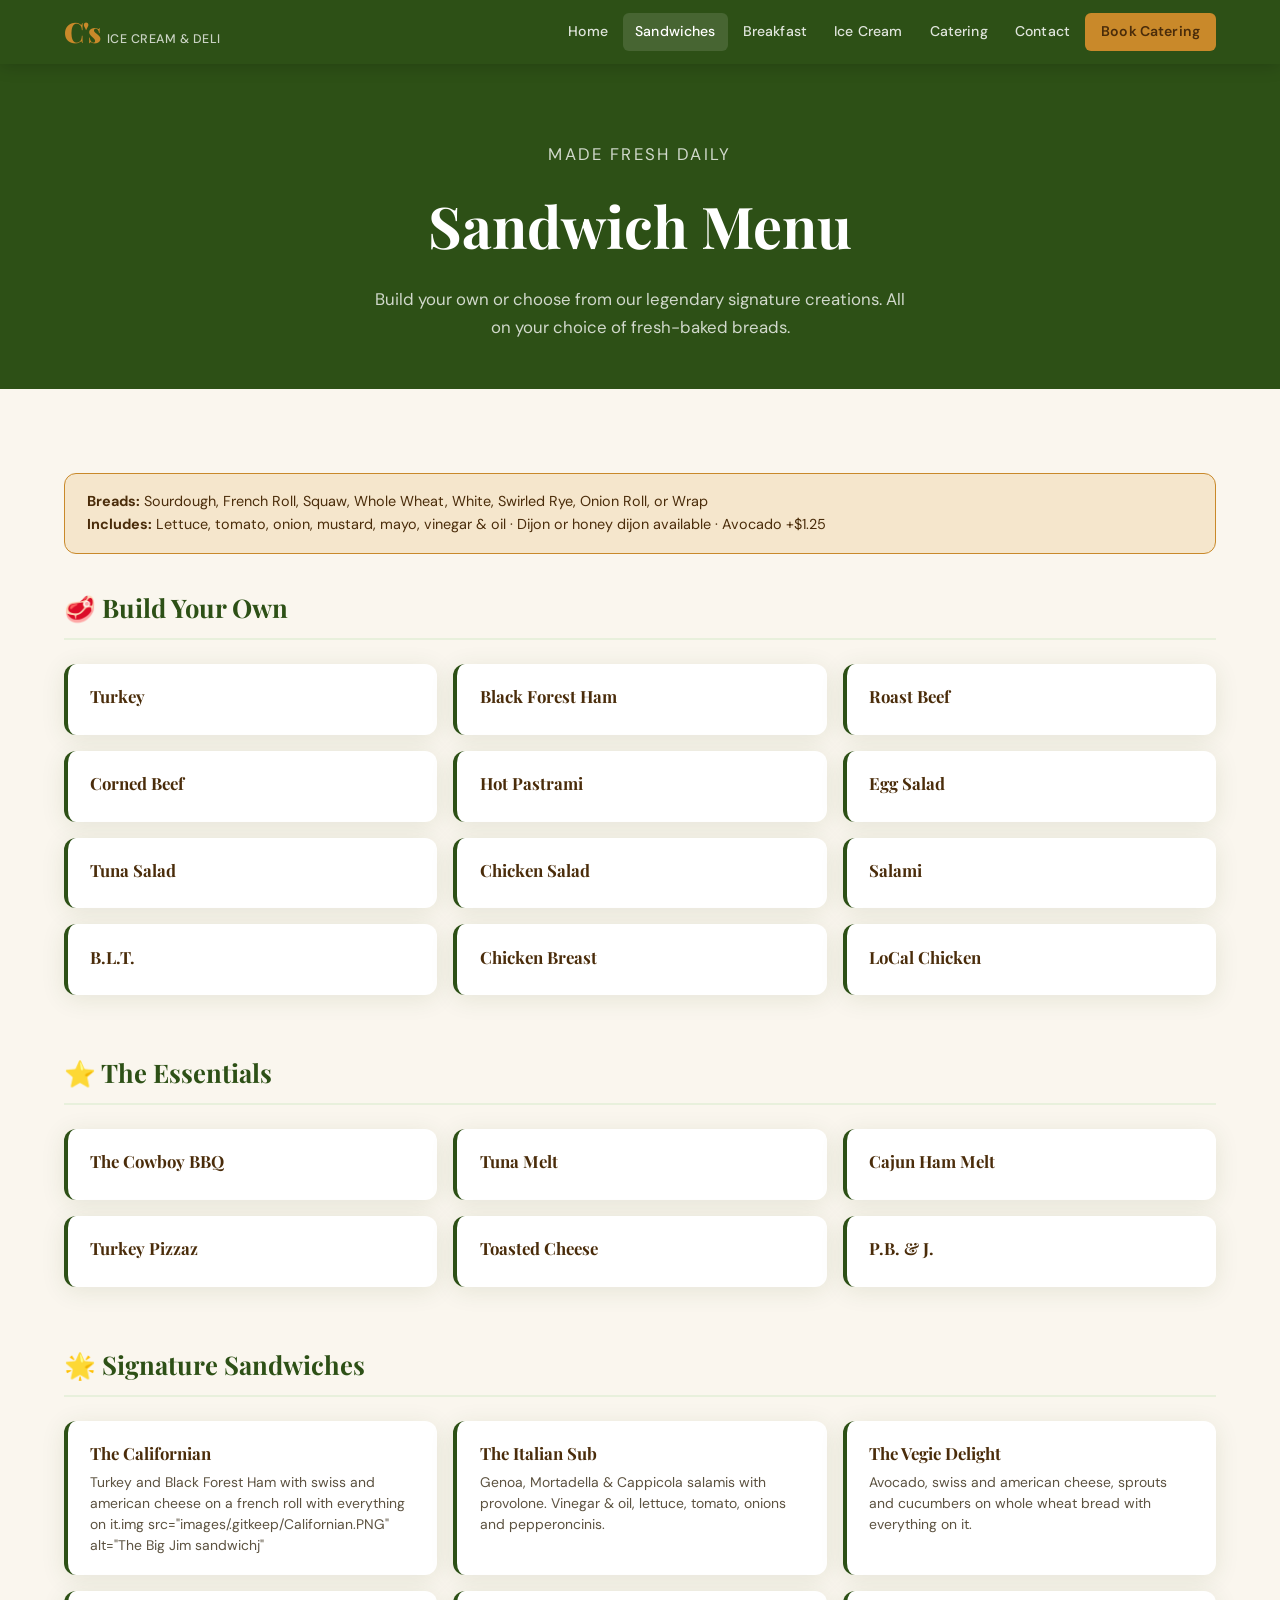
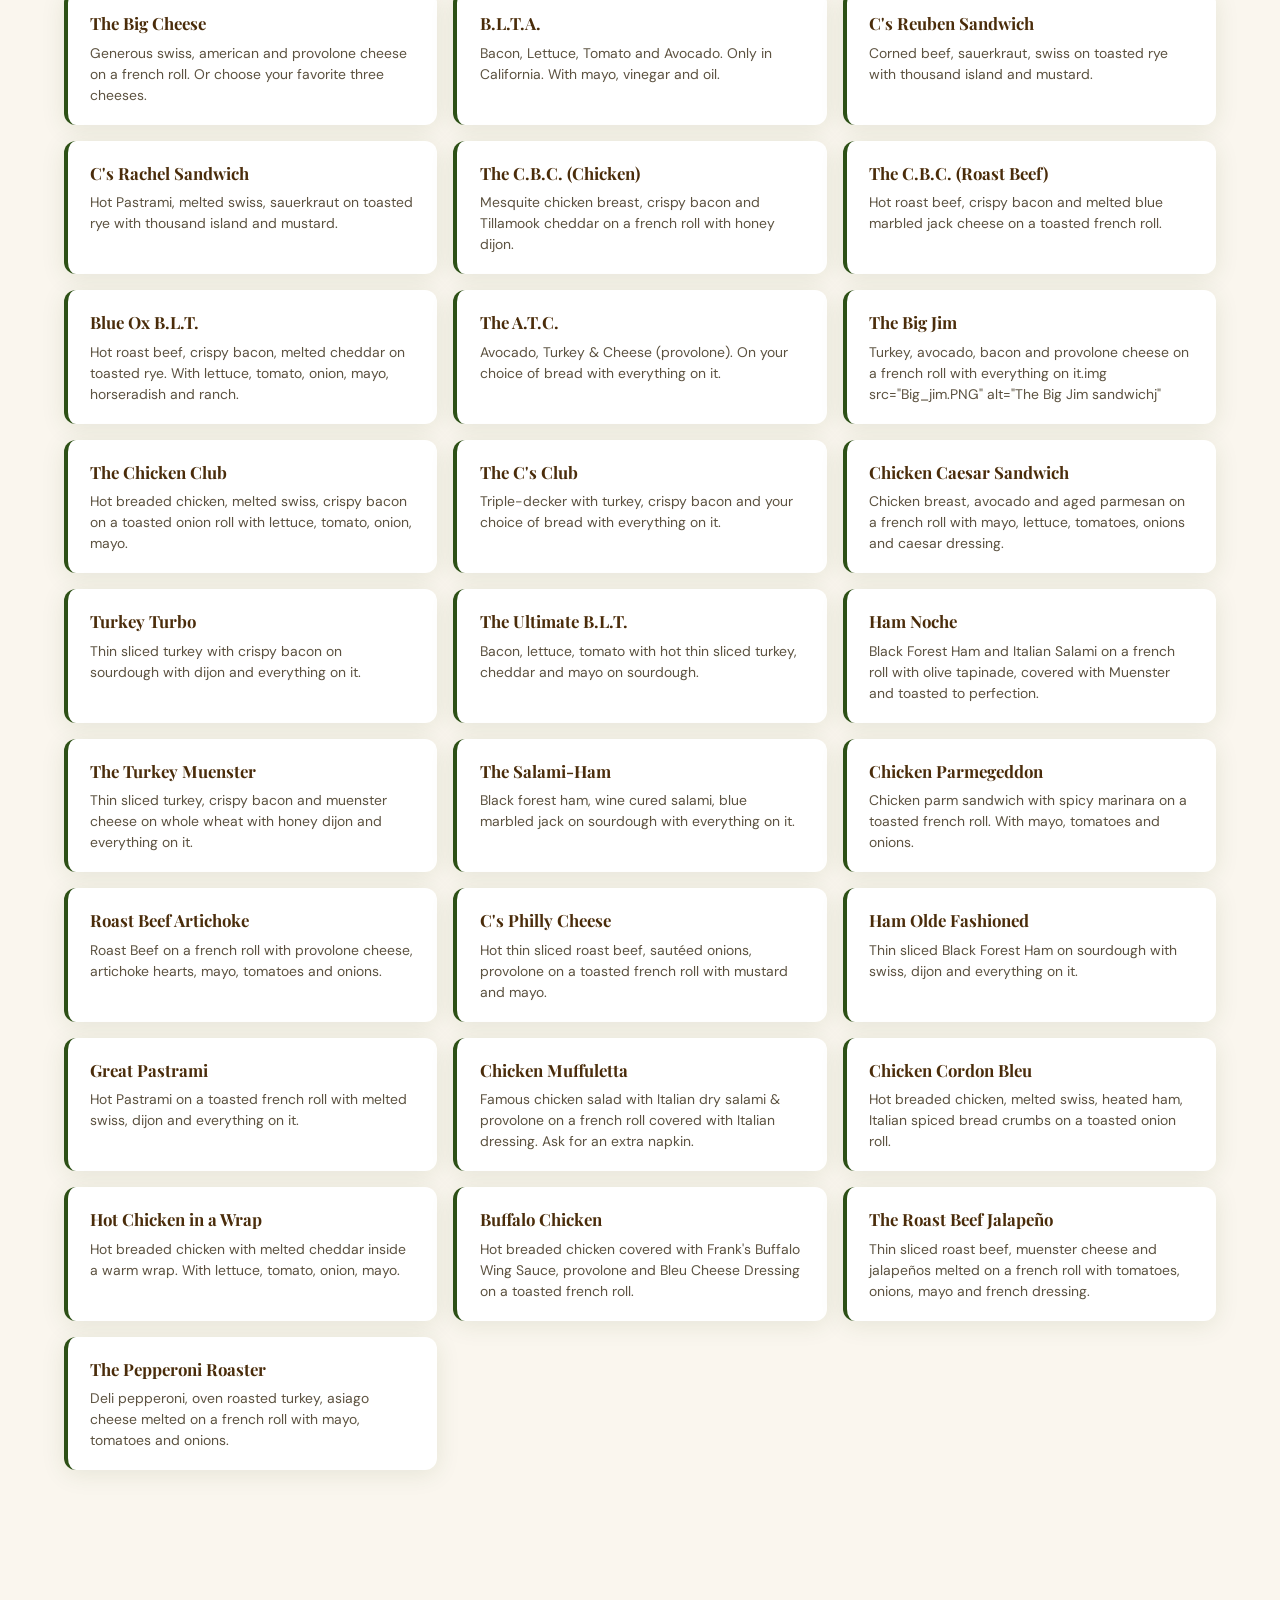
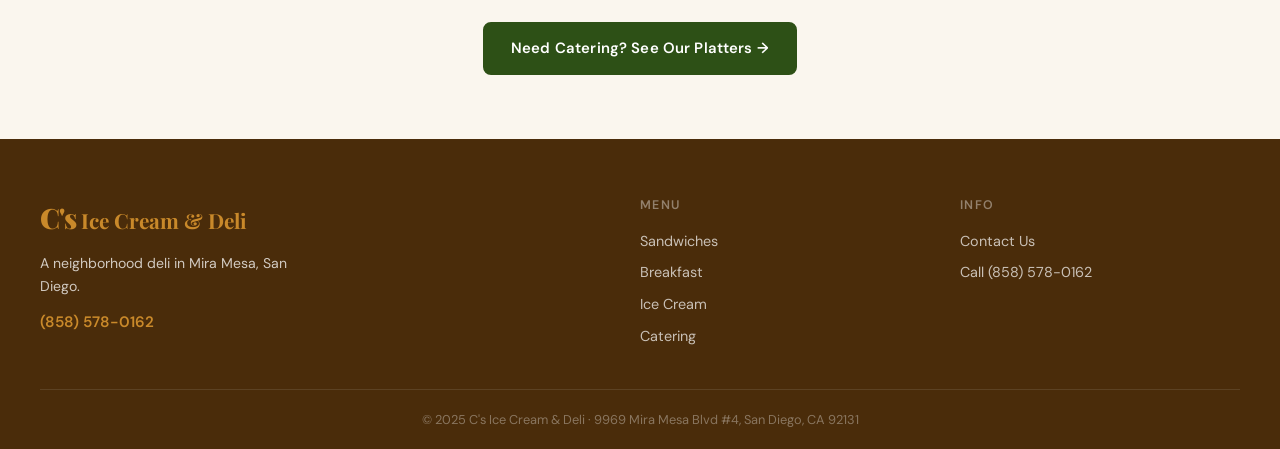
==== menu-sandwiches.html @ 101b94a5 "Add image to The Californian sandwich description5" ====
<!DOCTYPE html>
<html lang="en">
<head>
  <meta charset="UTF-8" />
  <meta name="viewport" content="width=device-width, initial-scale=1.0" />
  <title>Sandwich Menu | C's Ice Cream & Deli · Mira Mesa San Diego</title>
  <link rel="preconnect" href="https://fonts.googleapis.com" />
  <link href="https://fonts.googleapis.com/css2?family=Playfair+Display:ital,wght@0,700;0,900;1,700&family=DM+Sans:wght@300;400;500;600&display=swap" rel="stylesheet" />
  <link rel="stylesheet" href="style.css" />
</head>
<body>

  <header class="site-header">
    <div class="nav-inner">
      <a href="index.html" class="logo"><span class="logo-c">C's</span><span class="logo-sub">Ice Cream &amp; Deli</span></a>
      <button class="hamburger" id="hamburger"><span></span><span></span><span></span></button>
      <nav class="main-nav" id="main-nav">
        <a href="index.html">Home</a>
        <a href="menu-sandwiches.html" class="active">Sandwiches</a>
        <a href="menu-breakfast.html">Breakfast</a>
        <a href="menu-icecream.html">Ice Cream</a>
        <a href="catering.html">Catering</a>
        <a href="contact.html">Contact</a>
        <a href="catering.html" class="nav-cta">Book Catering</a>
      </nav>
    </div>
  </header>

  <section class="page-hero">
    <p class="page-hero-eyebrow">Made Fresh Daily</p>
    <h1>Sandwich Menu</h1>
    <p>Build your own or choose from our legendary signature creations. All on your choice of fresh-baked breads.</p>
  </section>

  <div class="menu-page container">

    <div class="menu-note" style="margin-bottom:2rem;">
      <strong>Breads:</strong> Sourdough, French Roll, Squaw, Whole Wheat, White, Swirled Rye, Onion Roll, or Wrap<br />
      <strong>Includes:</strong> Lettuce, tomato, onion, mustard, mayo, vinegar & oil · Dijon or honey dijon available · Avocado +$1.25
    </div>

    <div class="menu-section">
      <h2 class="menu-section-title">🥩 Build Your Own</h2>
      <div class="menu-grid">
        <div class="menu-item"><h4>Turkey</h4></div>
        <div class="menu-item"><h4>Black Forest Ham</h4></div>
        <div class="menu-item"><h4>Roast Beef</h4></div>
        <div class="menu-item"><h4>Corned Beef</h4></div>
        <div class="menu-item"><h4>Hot Pastrami</h4></div>
        <div class="menu-item"><h4>Egg Salad</h4></div>
        <div class="menu-item"><h4>Tuna Salad</h4></div>
        <div class="menu-item"><h4>Chicken Salad</h4></div>
        <div class="menu-item"><h4>Salami</h4></div>
        <div class="menu-item"><h4>B.L.T.</h4></div>
        <div class="menu-item"><h4>Chicken Breast</h4></div>
        <div class="menu-item"><h4>LoCal Chicken</h4></div>
      </div>
    </div>

    <div class="menu-section">
      <h2 class="menu-section-title">⭐ The Essentials</h2>
      <div class="menu-grid">
        <div class="menu-item"><h4>The Cowboy BBQ</h4></div>
        <div class="menu-item"><h4>Tuna Melt</h4></div>
        <div class="menu-item"><h4>Cajun Ham Melt</h4></div>
        <div class="menu-item"><h4>Turkey Pizzaz</h4></div>
        <div class="menu-item"><h4>Toasted Cheese</h4></div>
        <div class="menu-item"><h4>P.B. & J.</h4></div>
      </div>
    </div>

    <div class="menu-section">
      <h2 class="menu-section-title">🌟 Signature Sandwiches</h2>
      <div class="menu-grid">
        <div class="menu-item"><h4>The Californian</h4><p>Turkey and Black Forest Ham with swiss and american cheese on a french roll with everything on it.img src="images/.gitkeep/Californian.PNG" alt="The Big Jim sandwichj" </p></div>
        <div class="menu-item"><h4>The Italian Sub</h4><p>Genoa, Mortadella & Cappicola salamis with provolone. Vinegar & oil, lettuce, tomato, onions and pepperoncinis.</p></div>
        <div class="menu-item"><h4>The Vegie Delight</h4><p>Avocado, swiss and american cheese, sprouts and cucumbers on whole wheat bread with everything on it.</p></div>
        <div class="menu-item"><h4>The Big Cheese</h4><p>Generous swiss, american and provolone cheese on a french roll. Or choose your favorite three cheeses.</p></div>
        <div class="menu-item"><h4>B.L.T.A.</h4><p>Bacon, Lettuce, Tomato and Avocado. Only in California. With mayo, vinegar and oil.</p></div>
        <div class="menu-item"><h4>C's Reuben Sandwich</h4><p>Corned beef, sauerkraut, swiss on toasted rye with thousand island and mustard.</p></div>
        <div class="menu-item"><h4>C's Rachel Sandwich</h4><p>Hot Pastrami, melted swiss, sauerkraut on toasted rye with thousand island and mustard.</p></div>
        <div class="menu-item"><h4>The C.B.C. (Chicken)</h4><p>Mesquite chicken breast, crispy bacon and Tillamook cheddar on a french roll with honey dijon.</p></div>
        <div class="menu-item"><h4>The C.B.C. (Roast Beef)</h4><p>Hot roast beef, crispy bacon and melted blue marbled jack cheese on a toasted french roll.</p></div>
        <div class="menu-item"><h4>Blue Ox B.L.T.</h4><p>Hot roast beef, crispy bacon, melted cheddar on toasted rye. With lettuce, tomato, onion, mayo, horseradish and ranch.</p></div>
        <div class="menu-item"><h4>The A.T.C.</h4><p>Avocado, Turkey & Cheese (provolone). On your choice of bread with everything on it.</p></div>
        <div class="menu-item"><h4>The Big Jim</h4><p>Turkey, avocado, bacon and provolone cheese on a french roll with everything on it.img src="Big_jim.PNG" alt="The Big Jim sandwichj" </p></div>
        <div class="menu-item"><h4>The Chicken Club</h4><p>Hot breaded chicken, melted swiss, crispy bacon on a toasted onion roll with lettuce, tomato, onion, mayo.</p></div>
        <div class="menu-item"><h4>The C's Club</h4><p>Triple-decker with turkey, crispy bacon and your choice of bread with everything on it.</p></div>
        <div class="menu-item"><h4>Chicken Caesar Sandwich</h4><p>Chicken breast, avocado and aged parmesan on a french roll with mayo, lettuce, tomatoes, onions and caesar dressing.</p></div>
        <div class="menu-item"><h4>Turkey Turbo</h4><p>Thin sliced turkey with crispy bacon on sourdough with dijon and everything on it.</p></div>
        <div class="menu-item"><h4>The Ultimate B.L.T.</h4><p>Bacon, lettuce, tomato with hot thin sliced turkey, cheddar and mayo on sourdough.</p></div>
        <div class="menu-item"><h4>Ham Noche</h4><p>Black Forest Ham and Italian Salami on a french roll with olive tapinade, covered with Muenster and toasted to perfection.</p></div>
        <div class="menu-item"><h4>The Turkey Muenster</h4><p>Thin sliced turkey, crispy bacon and muenster cheese on whole wheat with honey dijon and everything on it.</p></div>
        <div class="menu-item"><h4>The Salami-Ham</h4><p>Black forest ham, wine cured salami, blue marbled jack on sourdough with everything on it.</p></div>
        <div class="menu-item"><h4>Chicken Parmegeddon</h4><p>Chicken parm sandwich with spicy marinara on a toasted french roll. With mayo, tomatoes and onions.</p></div>
        <div class="menu-item"><h4>Roast Beef Artichoke</h4><p>Roast Beef on a french roll with provolone cheese, artichoke hearts, mayo, tomatoes and onions.</p></div>
        <div class="menu-item"><h4>C's Philly Cheese</h4><p>Hot thin sliced roast beef, sautéed onions, provolone on a toasted french roll with mustard and mayo.</p></div>
        <div class="menu-item"><h4>Ham Olde Fashioned</h4><p>Thin sliced Black Forest Ham on sourdough with swiss, dijon and everything on it.</p></div>
        <div class="menu-item"><h4>Great Pastrami</h4><p>Hot Pastrami on a toasted french roll with melted swiss, dijon and everything on it.</p></div>
        <div class="menu-item"><h4>Chicken Muffuletta</h4><p>Famous chicken salad with Italian dry salami & provolone on a french roll covered with Italian dressing. Ask for an extra napkin.</p></div>
        <div class="menu-item"><h4>Chicken Cordon Bleu</h4><p>Hot breaded chicken, melted swiss, heated ham, Italian spiced bread crumbs on a toasted onion roll.</p></div>
        <div class="menu-item"><h4>Hot Chicken in a Wrap</h4><p>Hot breaded chicken with melted cheddar inside a warm wrap. With lettuce, tomato, onion, mayo.</p></div>
        <div class="menu-item"><h4>Buffalo Chicken</h4><p>Hot breaded chicken covered with Frank's Buffalo Wing Sauce, provolone and Bleu Cheese Dressing on a toasted french roll.</p></div>
        <div class="menu-item"><h4>The Roast Beef Jalapeño</h4><p>Thin sliced roast beef, muenster cheese and jalapeños melted on a french roll with tomatoes, onions, mayo and french dressing.</p></div>
        <div class="menu-item"><h4>The Pepperoni Roaster</h4><p>Deli pepperoni, oven roasted turkey, asiago cheese melted on a french roll with mayo, tomatoes and onions.</p></div>
      </div>
    </div>
  </div>

  <div style="text-align:center; padding:2rem 1.5rem 4rem;">
    <a href="catering.html" class="btn btn-primary">Need Catering? See Our Platters →</a>
  </div>

  <footer class="site-footer">
    <div class="container footer-inner">
      <div class="footer-brand">
        <div class="footer-logo"><span class="logo-c">C's</span> Ice Cream &amp; Deli</div>
        <p>A neighborhood deli in Mira Mesa, San Diego.</p>
        <a href="tel:8585780162" class="footer-phone">(858) 578-0162</a>
      </div>
      <div class="footer-links">
        <h5>Menu</h5>
        <a href="menu-sandwiches.html">Sandwiches</a>
        <a href="menu-breakfast.html">Breakfast</a>
        <a href="menu-icecream.html">Ice Cream</a>
        <a href="catering.html">Catering</a>
      </div>
      <div class="footer-links">
        <h5>Info</h5>
        <a href="contact.html">Contact Us</a>
        <a href="tel:8585780162">Call (858) 578-0162</a>
      </div>
    </div>
    <div class="footer-bottom"><p>© 2025 C's Ice Cream &amp; Deli · 9969 Mira Mesa Blvd #4, San Diego, CA 92131</p></div>
  </footer>
  <script src="main.js"></script>
</body>
</html>
---- style.css ----
/* ===================================
   C's Ice Cream & Deli — Stylesheet
   Warm deli aesthetic: cream, forest green, brick red
   =================================== */

:root {
  --cream: #faf6ee;
  --cream-dark: #f0e9d8;
  --green: #2d5016;
  --green-mid: #3d6b20;
  --green-light: #e8f0dc;
  --red: #c0392b;
  --red-soft: #e8c5c0;
  --gold: #c9892a;
  --gold-light: #f5e6cc;
  --brown: #4a2c0a;
  --text: #1a1a1a;
  --text-muted: #5c5240;
  --white: #ffffff;
  --shadow: 0 4px 24px rgba(45,80,22,0.10);
  --shadow-lg: 0 12px 48px rgba(45,80,22,0.16);
  --radius: 12px;
  --radius-lg: 20px;
  font-size: 16px;
}

*, *::before, *::after { box-sizing: border-box; margin: 0; padding: 0; }

html { scroll-behavior: smooth; }

body {
  font-family: 'DM Sans', sans-serif;
  background: var(--cream);
  color: var(--text);
  line-height: 1.65;
}

img { display: block; max-width: 100%; }
a { color: inherit; text-decoration: none; }

/* ---- HEADER / NAV ---- */
.site-header {
  position: sticky;
  top: 0;
  z-index: 100;
  background: var(--green);
  box-shadow: 0 2px 16px rgba(0,0,0,0.18);
}
.nav-inner {
  max-width: 1200px;
  margin: 0 auto;
  padding: 0 1.5rem;
  display: flex;
  align-items: center;
  height: 64px;
  gap: 1.5rem;
}
.logo {
  display: flex;
  align-items: baseline;
  gap: 0.4rem;
  flex-shrink: 0;
}
.logo-c {
  font-family: 'Playfair Display', serif;
  font-size: 1.75rem;
  font-weight: 900;
  color: var(--gold);
  letter-spacing: -0.02em;
}
.logo-sub {
  font-size: 0.78rem;
  font-weight: 500;
  color: rgba(255,255,255,0.75);
  letter-spacing: 0.04em;
  text-transform: uppercase;
}
.main-nav {
  display: flex;
  align-items: center;
  gap: 0.2rem;
  margin-left: auto;
}
.main-nav a {
  color: rgba(255,255,255,0.85);
  font-size: 0.88rem;
  font-weight: 500;
  padding: 0.45rem 0.75rem;
  border-radius: 6px;
  transition: all 0.2s;
  letter-spacing: 0.01em;
}
.main-nav a:hover, .main-nav a.active {
  color: #fff;
  background: rgba(255,255,255,0.12);
}
.nav-cta {
  background: var(--gold) !important;
  color: var(--brown) !important;
  font-weight: 600 !important;
  padding: 0.45rem 1rem !important;
  border-radius: 6px !important;
}
.nav-cta:hover { background: #d99b30 !important; transform: translateY(-1px); }

.hamburger {
  display: none;
  flex-direction: column;
  gap: 5px;
  background: none;
  border: none;
  cursor: pointer;
  padding: 4px;
  margin-left: auto;
}
.hamburger span {
  display: block;
  width: 24px;
  height: 2px;
  background: #fff;
  border-radius: 2px;
  transition: 0.3s;
}

/* ---- HERO ---- */
.hero {
  min-height: 88vh;
  display: flex;
  flex-direction: column;
  justify-content: center;
  align-items: flex-start;
  padding: 6rem 1.5rem 3rem;
  max-width: 1200px;
  margin: 0 auto;
  position: relative;
}
.hero-bg {
  position: fixed;
  inset: 0;
  pointer-events: none;
  z-index: -1;
  overflow: hidden;
}
.hero-blob {
  position: absolute;
  border-radius: 50%;
  opacity: 0.18;
  filter: blur(80px);
}
.blob1 { width: 600px; height: 600px; background: var(--green-mid); top: -200px; right: -100px; animation: drift1 18s ease-in-out infinite alternate; }
.blob2 { width: 400px; height: 400px; background: var(--gold); bottom: 0; left: -100px; animation: drift2 22s ease-in-out infinite alternate; }
.blob3 { width: 300px; height: 300px; background: var(--red); top: 40%; right: 20%; animation: drift1 14s ease-in-out infinite alternate-reverse; }

@keyframes drift1 { from { transform: translate(0,0) scale(1); } to { transform: translate(40px,30px) scale(1.08); } }
@keyframes drift2 { from { transform: translate(0,0) scale(1); } to { transform: translate(-30px,40px) scale(1.06); } }

.hero-eyebrow {
  font-size: 0.82rem;
  font-weight: 600;
  text-transform: uppercase;
  letter-spacing: 0.14em;
  color: var(--green);
  background: var(--green-light);
  border: 1px solid rgba(45,80,22,0.2);
  padding: 0.35rem 0.9rem;
  border-radius: 20px;
  margin-bottom: 1.4rem;
  display: inline-block;
  animation: fadeUp 0.7s ease both;
}
.hero-title {
  font-family: 'Playfair Display', serif;
  font-size: clamp(3.2rem, 8vw, 6rem);
  font-weight: 900;
  line-height: 1.06;
  color: var(--brown);
  margin-bottom: 1.4rem;
  max-width: 700px;
  animation: fadeUp 0.7s 0.1s ease both;
}
.hero-title em {
  font-style: italic;
  color: var(--green);
}
.hero-desc {
  font-size: 1.15rem;
  color: var(--text-muted);
  max-width: 520px;
  margin-bottom: 2.2rem;
  font-weight: 400;
  animation: fadeUp 0.7s 0.2s ease both;
}
.hero-actions {
  display: flex;
  gap: 1rem;
  flex-wrap: wrap;
  animation: fadeUp 0.7s 0.3s ease both;
}
.hero-badges {
  display: flex;
  gap: 1.2rem;
  margin-top: 4rem;
  flex-wrap: wrap;
  animation: fadeUp 0.7s 0.4s ease both;
}
.badge {
  display: flex;
  flex-direction: column;
  align-items: center;
  background: var(--white);
  border: 1px solid var(--cream-dark);
  border-radius: 12px;
  padding: 0.9rem 1.4rem;
  box-shadow: var(--shadow);
  min-width: 90px;
}
.badge-num {
  font-family: 'Playfair Display', serif;
  font-size: 1.4rem;
  font-weight: 700;
  color: var(--green);
  line-height: 1;
}
.badge-label {
  font-size: 0.72rem;
  text-transform: uppercase;
  letter-spacing: 0.1em;
  color: var(--text-muted);
  margin-top: 0.25rem;
}

@keyframes fadeUp { from { opacity:0; transform:translateY(20px); } to { opacity:1; transform:translateY(0); } }

/* ---- BUTTONS ---- */
.btn {
  display: inline-flex;
  align-items: center;
  gap: 0.4rem;
  font-family: 'DM Sans', sans-serif;
  font-weight: 600;
  font-size: 0.93rem;
  padding: 0.75rem 1.6rem;
  border-radius: 8px;
  cursor: pointer;
  transition: all 0.2s;
  letter-spacing: 0.01em;
  border: 2px solid transparent;
  text-decoration: none;
}
.btn-primary {
  background: var(--green);
  color: #fff;
  border-color: var(--green);
}
.btn-primary:hover { background: var(--green-mid); transform: translateY(-2px); box-shadow: 0 6px 20px rgba(45,80,22,0.25); }
.btn-outline {
  background: transparent;
  color: var(--green);
  border-color: var(--green);
}
.btn-outline:hover { background: var(--green); color: #fff; transform: translateY(-2px); }
.btn-white {
  background: #fff;
  color: var(--green);
  border-color: #fff;
}
.btn-white:hover { background: var(--cream); transform: translateY(-2px); }
.btn-gold {
  background: var(--gold);
  color: var(--brown);
  border-color: var(--gold);
}
.btn-gold:hover { background: #d99b30; transform: translateY(-2px); box-shadow: 0 6px 20px rgba(201,137,42,0.3); }

/* ---- INFO STRIP ---- */
.info-strip {
  background: var(--green);
  color: #fff;
  display: flex;
  align-items: center;
  justify-content: center;
  gap: 1.5rem;
  padding: 0.85rem 1.5rem;
  font-size: 0.84rem;
  flex-wrap: wrap;
}
.info-item {
  display: flex;
  align-items: center;
  gap: 0.5rem;
}
.info-item svg { width: 14px; height: 14px; opacity: 0.8; flex-shrink: 0; }
.info-sep { opacity: 0.4; font-size: 1.2rem; }

/* ---- SECTIONS ---- */
.section { padding: 5rem 1.5rem; }
.container { max-width: 1200px; margin: 0 auto; }
.section-header { text-align: center; margin-bottom: 3rem; }
.section-eyebrow {
  display: inline-block;
  font-size: 0.78rem;
  font-weight: 600;
  text-transform: uppercase;
  letter-spacing: 0.15em;
  color: var(--gold);
  margin-bottom: 0.6rem;
}
.section-eyebrow.light { color: rgba(255,255,255,0.7); }
.section-title {
  font-family: 'Playfair Display', serif;
  font-size: clamp(2rem, 4vw, 2.8rem);
  font-weight: 700;
  color: var(--brown);
  line-height: 1.2;
}

/* ---- SPOTLIGHT GRID ---- */
.spotlight-grid {
  display: grid;
  grid-template-columns: repeat(auto-fit, minmax(250px, 1fr));
  gap: 1.4rem;
}
.spotlight-card {
  background: var(--white);
  border-radius: var(--radius-lg);
  padding: 2rem 1.6rem;
  border: 2px solid transparent;
  transition: all 0.25s;
  cursor: pointer;
  display: flex;
  flex-direction: column;
  gap: 0.5rem;
  box-shadow: var(--shadow);
  text-decoration: none;
  color: inherit;
}
.spotlight-card:hover {
  transform: translateY(-6px);
  box-shadow: var(--shadow-lg);
  border-color: var(--green);
}
.spotlight-icon { font-size: 2.4rem; margin-bottom: 0.4rem; }
.spotlight-card h3 {
  font-family: 'Playfair Display', serif;
  font-size: 1.35rem;
  font-weight: 700;
  color: var(--brown);
}
.spotlight-card p { font-size: 0.9rem; color: var(--text-muted); line-height: 1.6; }
.card-link { font-size: 0.84rem; font-weight: 600; color: var(--green); margin-top: auto; padding-top: 0.8rem; }

.card-sand:hover { border-color: var(--gold); }
.card-bfast:hover { border-color: var(--red); }
.card-ice:hover { border-color: #4db8e8; }
.card-cater:hover { border-color: var(--green); }

/* ---- FAN FAVS ---- */
.fan-favs { background: var(--green-light); }
.favs-grid {
  display: grid;
  grid-template-columns: repeat(auto-fit, minmax(280px, 1fr));
  gap: 1.2rem;
  margin-bottom: 2.5rem;
}
.fav-card {
  background: var(--white);
  border-radius: var(--radius);
  padding: 1.6rem;
  box-shadow: var(--shadow);
  transition: transform 0.2s;
  position: relative;
  overflow: hidden;
}
.fav-card::before {
  content: '';
  position: absolute;
  top: 0; left: 0; right: 0;
  height: 3px;
  background: var(--green);
}
.fav-card:hover { transform: translateY(-4px); }
.fav-num {
  font-family: 'Playfair Display', serif;
  font-size: 2rem;
  font-weight: 900;
  color: var(--cream-dark);
  line-height: 1;
  margin-bottom: 0.5rem;
}
.fav-card h4 {
  font-family: 'Playfair Display', serif;
  font-size: 1.15rem;
  font-weight: 700;
  color: var(--brown);
  margin-bottom: 0.4rem;
}
.fav-card p { font-size: 0.88rem; color: var(--text-muted); }
.favs-cta { text-align: center; }

/* ---- CATERING BANNER ---- */
.cater-banner {
  background: var(--green);
  padding: 5rem 1.5rem;
  color: #fff;
}
.cater-banner-inner {
  display: grid;
  grid-template-columns: 1fr 1fr;
  gap: 4rem;
  align-items: center;
}
.cater-text h2 {
  font-family: 'Playfair Display', serif;
  font-size: clamp(1.8rem, 3.5vw, 2.6rem);
  font-weight: 700;
  margin-bottom: 1rem;
  color: #fff;
}
.cater-text p {
  font-size: 1rem;
  color: rgba(255,255,255,0.8);
  margin-bottom: 1.8rem;
  max-width: 440px;
}
.cater-items {
  display: grid;
  grid-template-columns: 1fr 1fr;
  gap: 0.9rem;
}
.cater-item {
  background: rgba(255,255,255,0.1);
  border: 1px solid rgba(255,255,255,0.2);
  border-radius: 8px;
  padding: 0.75rem 1rem;
  font-size: 0.9rem;
  font-weight: 500;
  color: rgba(255,255,255,0.9);
}

/* ---- LOCATION ---- */
.location-section { background: var(--cream); }
.location-inner {
  display: grid;
  grid-template-columns: 1fr 1.3fr;
  gap: 4rem;
  align-items: start;
}
.location-info .section-title { text-align: left; margin-bottom: 2rem; }
.loc-detail {
  display: flex;
  flex-direction: column;
  gap: 0.2rem;
  margin-bottom: 1.3rem;
}
.loc-detail strong {
  font-size: 0.78rem;
  text-transform: uppercase;
  letter-spacing: 0.1em;
  color: var(--text-muted);
}
.loc-detail span { font-size: 1rem; color: var(--text); }
.loc-detail a { color: var(--green); font-weight: 600; }
.loc-detail a:hover { text-decoration: underline; }
.location-map iframe {
  border-radius: var(--radius-lg);
  box-shadow: var(--shadow-lg);
}

/* ---- PAGE HERO (inner pages) ---- */
.page-hero {
  background: var(--green);
  padding: 4rem 1.5rem 3rem;
  text-align: center;
}
.page-hero-eyebrow {
  font-size: 0.78rem;
  text-transform: uppercase;
  letter-spacing: 0.14em;
  color: rgba(255,255,255,0.6);
  margin-bottom: 0.6rem;
}
.page-hero h1 {
  font-family: 'Playfair Display', serif;
  font-size: clamp(2.2rem, 5vw, 3.6rem);
  font-weight: 700;
  color: #fff;
}
.page-hero p {
  color: rgba(255,255,255,0.78);
  margin-top: 0.8rem;
  font-size: 1.05rem;
  max-width: 540px;
  margin-left: auto;
  margin-right: auto;
}

/* ---- MENU PAGES ---- */
.menu-page { padding: 4rem 1.5rem; }
.menu-section { margin-bottom: 3.5rem; }
.menu-section-title {
  font-family: 'Playfair Display', serif;
  font-size: 1.6rem;
  font-weight: 700;
  color: var(--green);
  border-bottom: 2px solid var(--green-light);
  padding-bottom: 0.6rem;
  margin-bottom: 1.5rem;
}
.menu-grid {
  display: grid;
  grid-template-columns: repeat(auto-fill, minmax(300px, 1fr));
  gap: 1rem;
}
.menu-item {
  background: var(--white);
  border-radius: var(--radius);
  padding: 1.2rem 1.4rem;
  border-left: 4px solid var(--green);
  box-shadow: var(--shadow);
}
.menu-item h4 {
  font-family: 'Playfair Display', serif;
  font-size: 1.05rem;
  font-weight: 700;
  color: var(--brown);
  margin-bottom: 0.3rem;
}
.menu-item p { font-size: 0.87rem; color: var(--text-muted); line-height: 1.5; }
.menu-item .price {
  font-size: 0.82rem;
  font-weight: 600;
  color: var(--green);
  margin-top: 0.4rem;
}
.menu-note {
  background: var(--gold-light);
  border: 1px solid var(--gold);
  border-radius: var(--radius);
  padding: 1rem 1.4rem;
  font-size: 0.9rem;
  color: var(--brown);
  margin-top: 1.2rem;
}

/* ---- CATERING PAGE ---- */
.catering-intro {
  max-width: 700px;
  margin: 0 auto;
  text-align: center;
  padding: 3.5rem 1.5rem 0;
}
.catering-intro h2 {
  font-family: 'Playfair Display', serif;
  font-size: 1.9rem;
  color: var(--brown);
  margin-bottom: 0.8rem;
}
.catering-intro p { color: var(--text-muted); font-size: 1.05rem; }

.catering-grid {
  display: grid;
  grid-template-columns: repeat(auto-fit, minmax(320px, 1fr));
  gap: 1.6rem;
  padding: 3rem 1.5rem 1rem;
  max-width: 1200px;
  margin: 0 auto;
}
.cater-card {
  background: var(--white);
  border-radius: var(--radius-lg);
  padding: 2rem;
  box-shadow: var(--shadow);
  border-top: 4px solid var(--green);
  transition: transform 0.25s, box-shadow 0.25s;
}
.cater-card:hover { transform: translateY(-5px); box-shadow: var(--shadow-lg); }
.cater-card-icon { font-size: 2.5rem; margin-bottom: 1rem; }
.cater-card h3 {
  font-family: 'Playfair Display', serif;
  font-size: 1.35rem;
  font-weight: 700;
  color: var(--brown);
  margin-bottom: 0.6rem;
}
.cater-card p { font-size: 0.92rem; color: var(--text-muted); line-height: 1.6; margin-bottom: 0.8rem; }
.cater-card .serves {
  display: inline-block;
  background: var(--green-light);
  color: var(--green);
  font-size: 0.8rem;
  font-weight: 600;
  padding: 0.25rem 0.7rem;
  border-radius: 20px;
}
.cater-card .call-pricing {
  display: inline-block;
  background: var(--gold-light);
  color: var(--gold);
  font-size: 0.8rem;
  font-weight: 700;
  padding: 0.25rem 0.7rem;
  border-radius: 20px;
  margin-top: 0.5rem;
}

.catering-cta-box {
  max-width: 680px;
  margin: 3rem auto 4rem;
  background: var(--green);
  border-radius: var(--radius-lg);
  padding: 3rem 2rem;
  text-align: center;
  color: #fff;
}
.catering-cta-box h3 {
  font-family: 'Playfair Display', serif;
  font-size: 1.8rem;
  margin-bottom: 0.8rem;
}
.catering-cta-box p {
  color: rgba(255,255,255,0.8);
  margin-bottom: 1.8rem;
  font-size: 1rem;
}
.cta-contact-grid {
  display: flex;
  gap: 1.2rem;
  justify-content: center;
  flex-wrap: wrap;
}

/* ---- CONTACT PAGE ---- */
.contact-layout {
  display: grid;
  grid-template-columns: 1fr 1fr;
  gap: 3rem;
  max-width: 1000px;
  margin: 0 auto;
  padding: 3.5rem 1.5rem;
}
.contact-info h2 {
  font-family: 'Playfair Display', serif;
  font-size: 1.7rem;
  color: var(--brown);
  margin-bottom: 1.5rem;
}
.contact-detail {
  display: flex;
  gap: 0.8rem;
  align-items: flex-start;
  margin-bottom: 1.4rem;
}
.contact-icon {
  width: 40px;
  height: 40px;
  background: var(--green-light);
  border-radius: 10px;
  display: flex;
  align-items: center;
  justify-content: center;
  font-size: 1.1rem;
  flex-shrink: 0;
}
.contact-detail strong { display: block; font-size: 0.8rem; text-transform: uppercase; letter-spacing: 0.08em; color: var(--text-muted); }
.contact-detail span, .contact-detail a { font-size: 1rem; color: var(--text); }
.contact-detail a:hover { color: var(--green); text-decoration: underline; }

.contact-form-wrap {
  background: var(--white);
  border-radius: var(--radius-lg);
  padding: 2rem;
  box-shadow: var(--shadow);
}
.contact-form-wrap h3 {
  font-family: 'Playfair Display', serif;
  font-size: 1.3rem;
  color: var(--brown);
  margin-bottom: 1.4rem;
}
.form-group { margin-bottom: 1.1rem; }
.form-group label {
  display: block;
  font-size: 0.83rem;
  font-weight: 600;
  color: var(--text-muted);
  margin-bottom: 0.35rem;
  text-transform: uppercase;
  letter-spacing: 0.06em;
}
.form-group input,
.form-group select,
.form-group textarea {
  width: 100%;
  padding: 0.7rem 1rem;
  border: 1.5px solid var(--cream-dark);
  border-radius: 8px;
  font-family: 'DM Sans', sans-serif;
  font-size: 0.95rem;
  color: var(--text);
  background: var(--cream);
  transition: border-color 0.2s;
  outline: none;
}
.form-group input:focus,
.form-group select:focus,
.form-group textarea:focus {
  border-color: var(--green);
  background: #fff;
}
.form-group textarea { resize: vertical; min-height: 110px; }

/* ---- FOOTER ---- */
.site-footer {
  background: var(--brown);
  color: rgba(255,255,255,0.75);
  padding: 3.5rem 1.5rem 0;
}
.footer-inner {
  display: grid;
  grid-template-columns: 2fr 1fr 1fr;
  gap: 2.5rem;
  padding-bottom: 2.5rem;
  border-bottom: 1px solid rgba(255,255,255,0.1);
}
.footer-brand .footer-logo {
  font-family: 'Playfair Display', serif;
  font-size: 1.3rem;
  font-weight: 700;
  color: var(--gold);
  margin-bottom: 0.7rem;
}
.footer-brand p { font-size: 0.88rem; max-width: 280px; line-height: 1.6; }
.footer-phone {
  display: inline-block;
  margin-top: 0.8rem;
  font-size: 0.95rem;
  font-weight: 600;
  color: var(--gold);
}
.footer-phone:hover { text-decoration: underline; }
.footer-links { display: flex; flex-direction: column; gap: 0.5rem; }
.footer-links h5 {
  font-size: 0.78rem;
  text-transform: uppercase;
  letter-spacing: 0.12em;
  color: rgba(255,255,255,0.4);
  margin-bottom: 0.4rem;
  font-weight: 600;
}
.footer-links a { font-size: 0.9rem; color: rgba(255,255,255,0.7); transition: color 0.2s; }
.footer-links a:hover { color: var(--gold); }
.footer-bottom {
  padding: 1.2rem 0;
  text-align: center;
  font-size: 0.8rem;
  color: rgba(255,255,255,0.35);
}

/* ---- RESPONSIVE ---- */
@media (max-width: 900px) {
  .cater-banner-inner { grid-template-columns: 1fr; gap: 2.5rem; }
  .location-inner { grid-template-columns: 1fr; }
  .contact-layout { grid-template-columns: 1fr; }
  .footer-inner { grid-template-columns: 1fr 1fr; }
}

@media (max-width: 720px) {
  .main-nav {
    display: none;
    position: absolute;
    top: 64px;
    left: 0; right: 0;
    background: var(--green);
    flex-direction: column;
    padding: 1rem 1.5rem 1.5rem;
    gap: 0.2rem;
    box-shadow: 0 8px 24px rgba(0,0,0,0.2);
  }
  .main-nav.open { display: flex; }
  .main-nav a { width: 100%; padding: 0.7rem 0.9rem; }
  .hamburger { display: flex; }
  .site-header { position: relative; }
  .hero { min-height: auto; padding: 3rem 1.5rem 2rem; }
  .cater-items { grid-template-columns: 1fr; }
  .footer-inner { grid-template-columns: 1fr; }
  .info-sep { display: none; }
  .info-strip { flex-direction: column; gap: 0.5rem; text-align: center; }
}
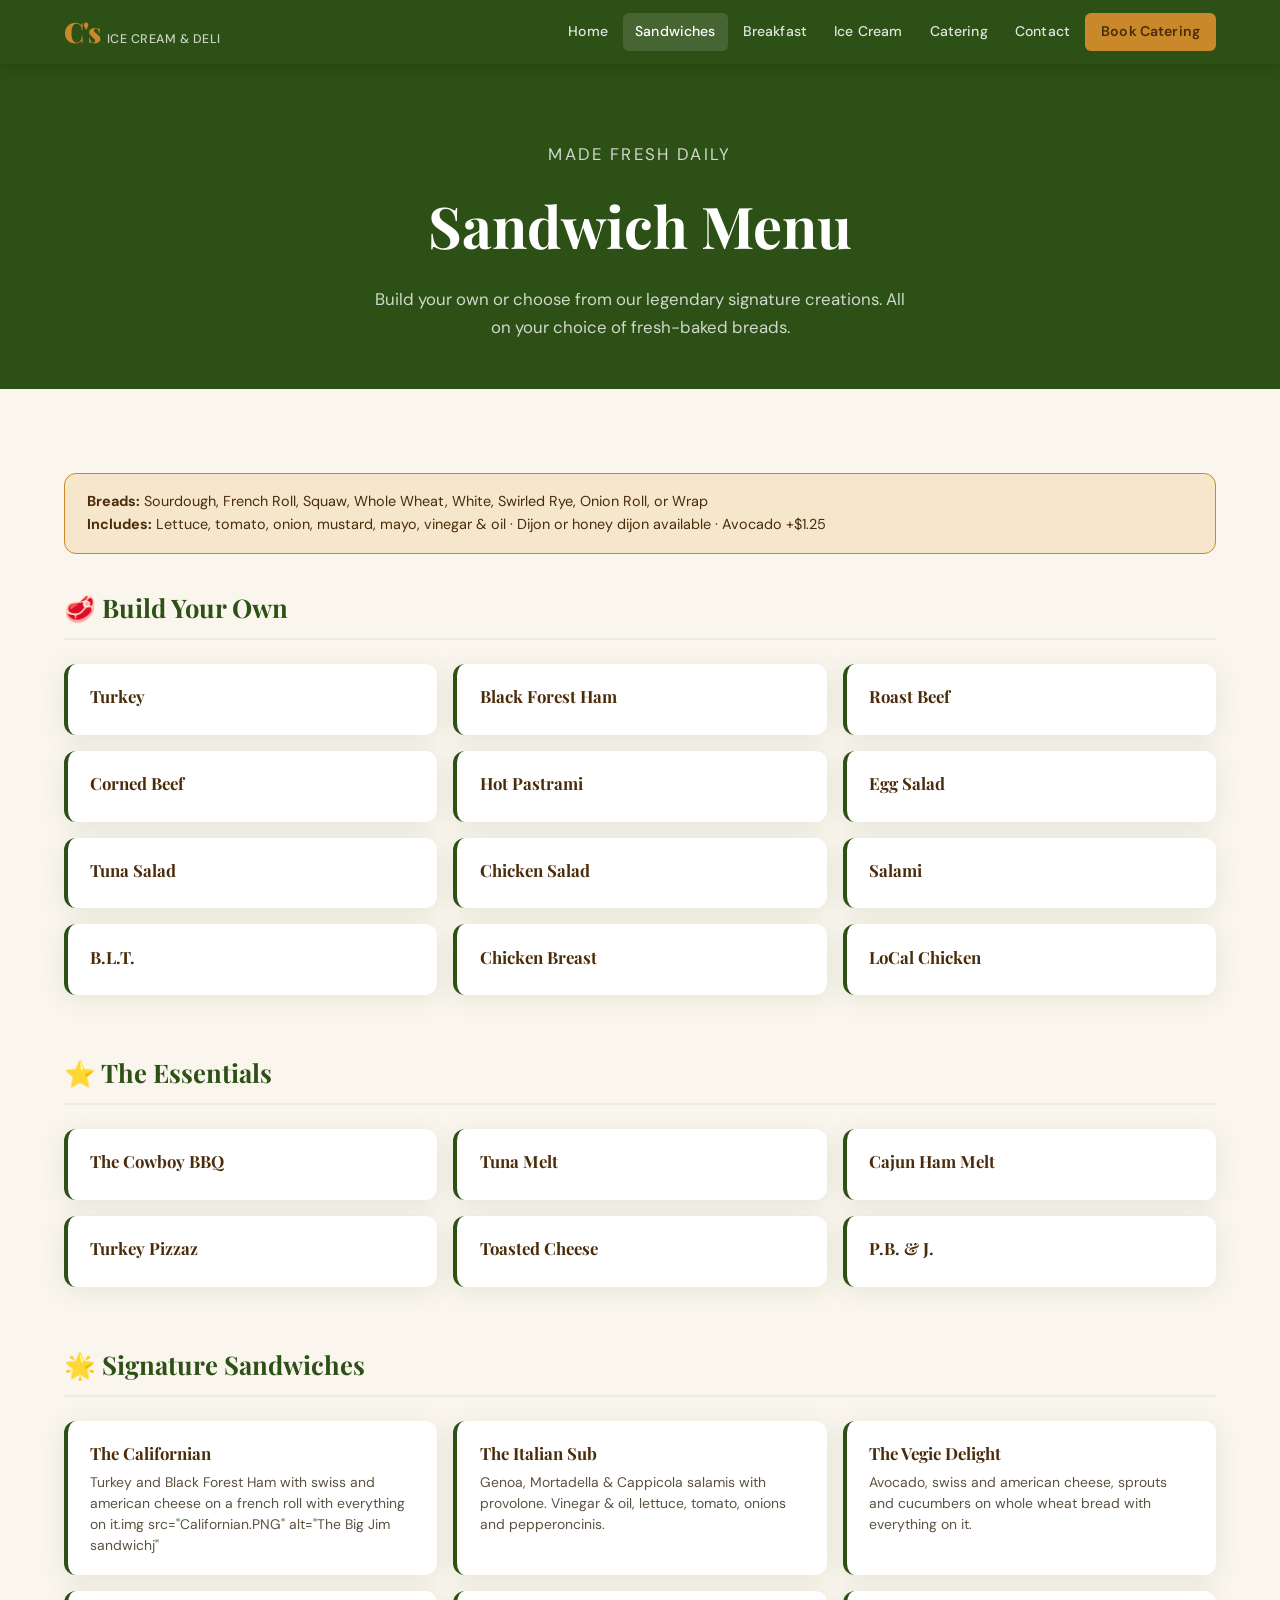
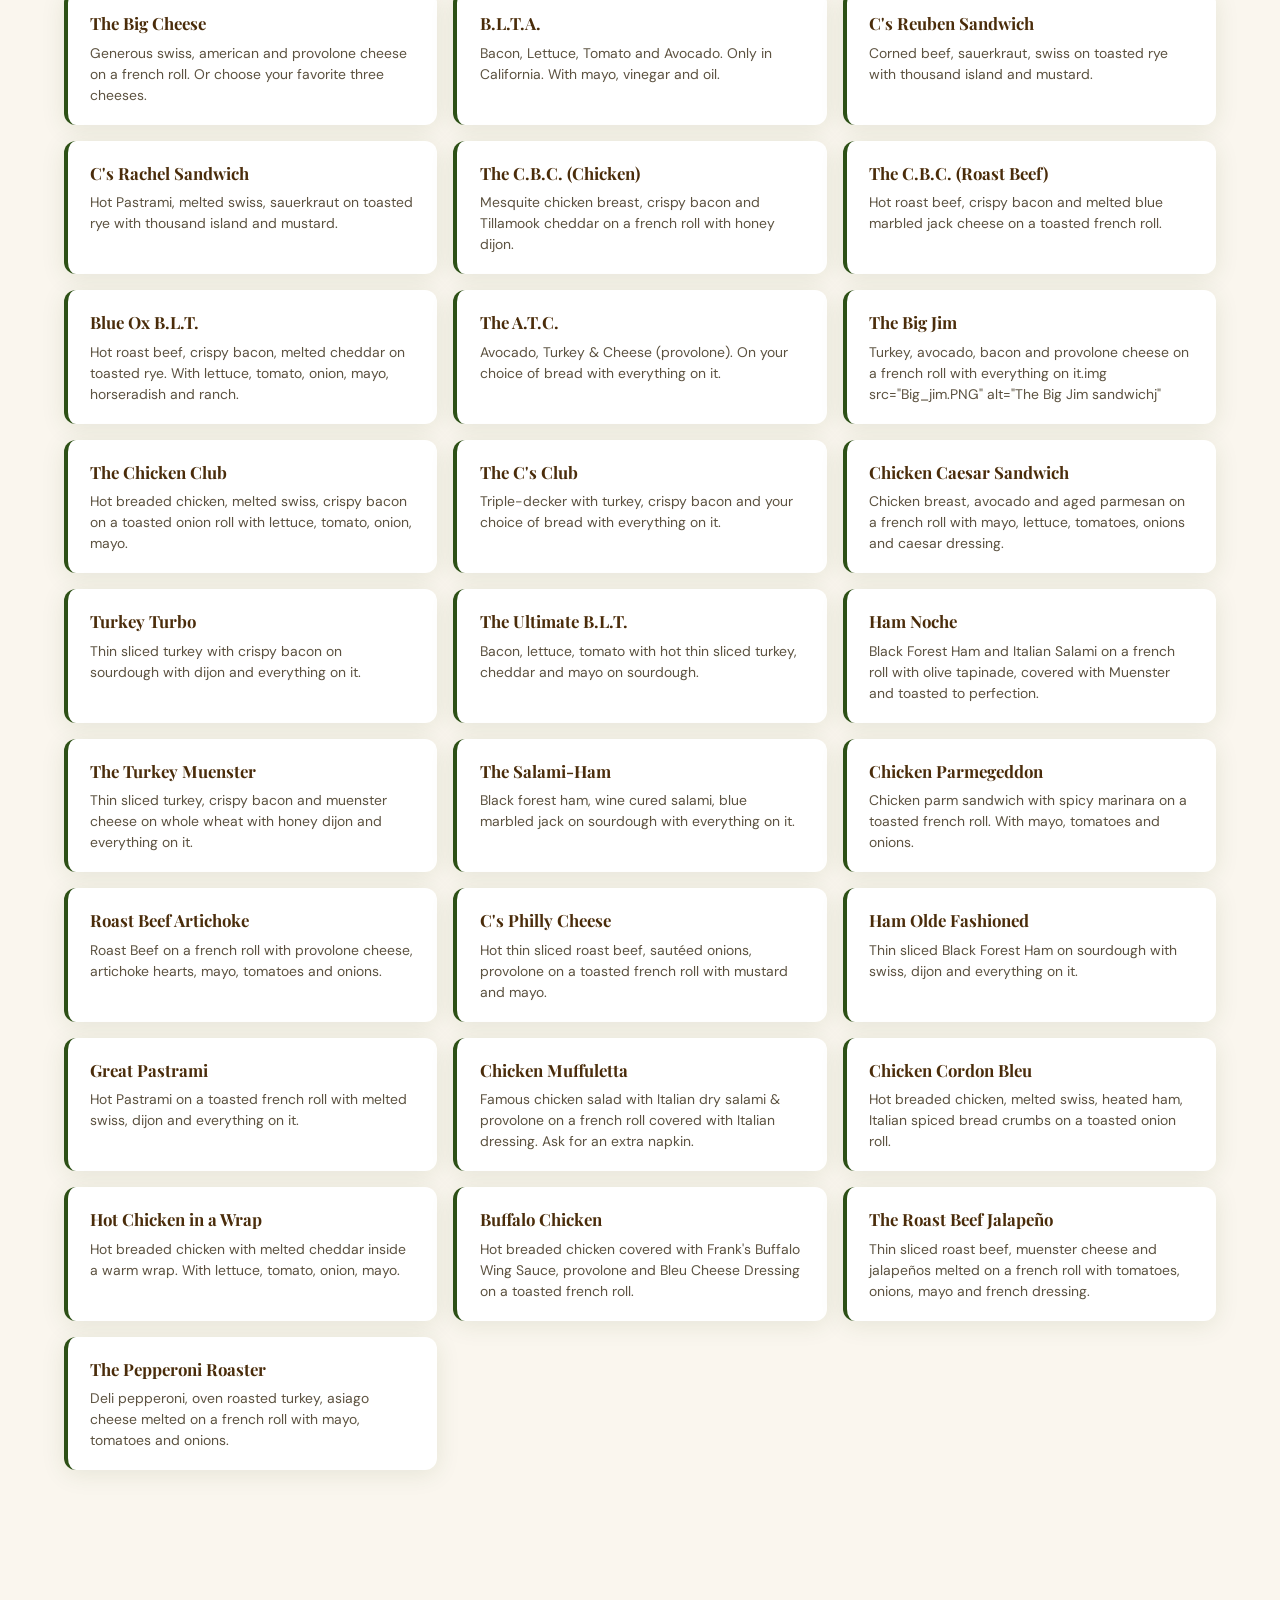
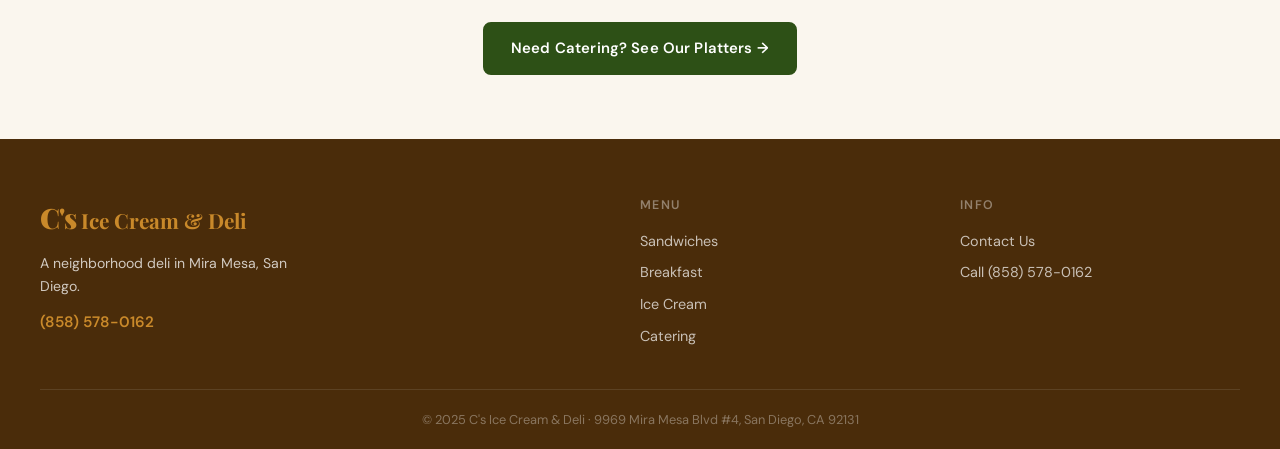
==== commit 499196c6: "Fix image source for The Californian sandwich5a Updated image source path for The Californian sandwi" ====
--- a/menu-sandwiches.html
+++ b/menu-sandwiches.html
@@ -72,7 +72,7 @@
     <div class="menu-section">
       <h2 class="menu-section-title">🌟 Signature Sandwiches</h2>
       <div class="menu-grid">
-        <div class="menu-item"><h4>The Californian</h4><p>Turkey and Black Forest Ham with swiss and american cheese on a french roll with everything on it.img src="images/.gitkeep/Californian.PNG" alt="The Big Jim sandwichj" </p></div>
+        <div class="menu-item"><h4>The Californian</h4><p>Turkey and Black Forest Ham with swiss and american cheese on a french roll with everything on it.img src="Californian.PNG" alt="The Big Jim sandwichj" </p></div>
         <div class="menu-item"><h4>The Italian Sub</h4><p>Genoa, Mortadella & Cappicola salamis with provolone. Vinegar & oil, lettuce, tomato, onions and pepperoncinis.</p></div>
         <div class="menu-item"><h4>The Vegie Delight</h4><p>Avocado, swiss and american cheese, sprouts and cucumbers on whole wheat bread with everything on it.</p></div>
         <div class="menu-item"><h4>The Big Cheese</h4><p>Generous swiss, american and provolone cheese on a french roll. Or choose your favorite three cheeses.</p></div>
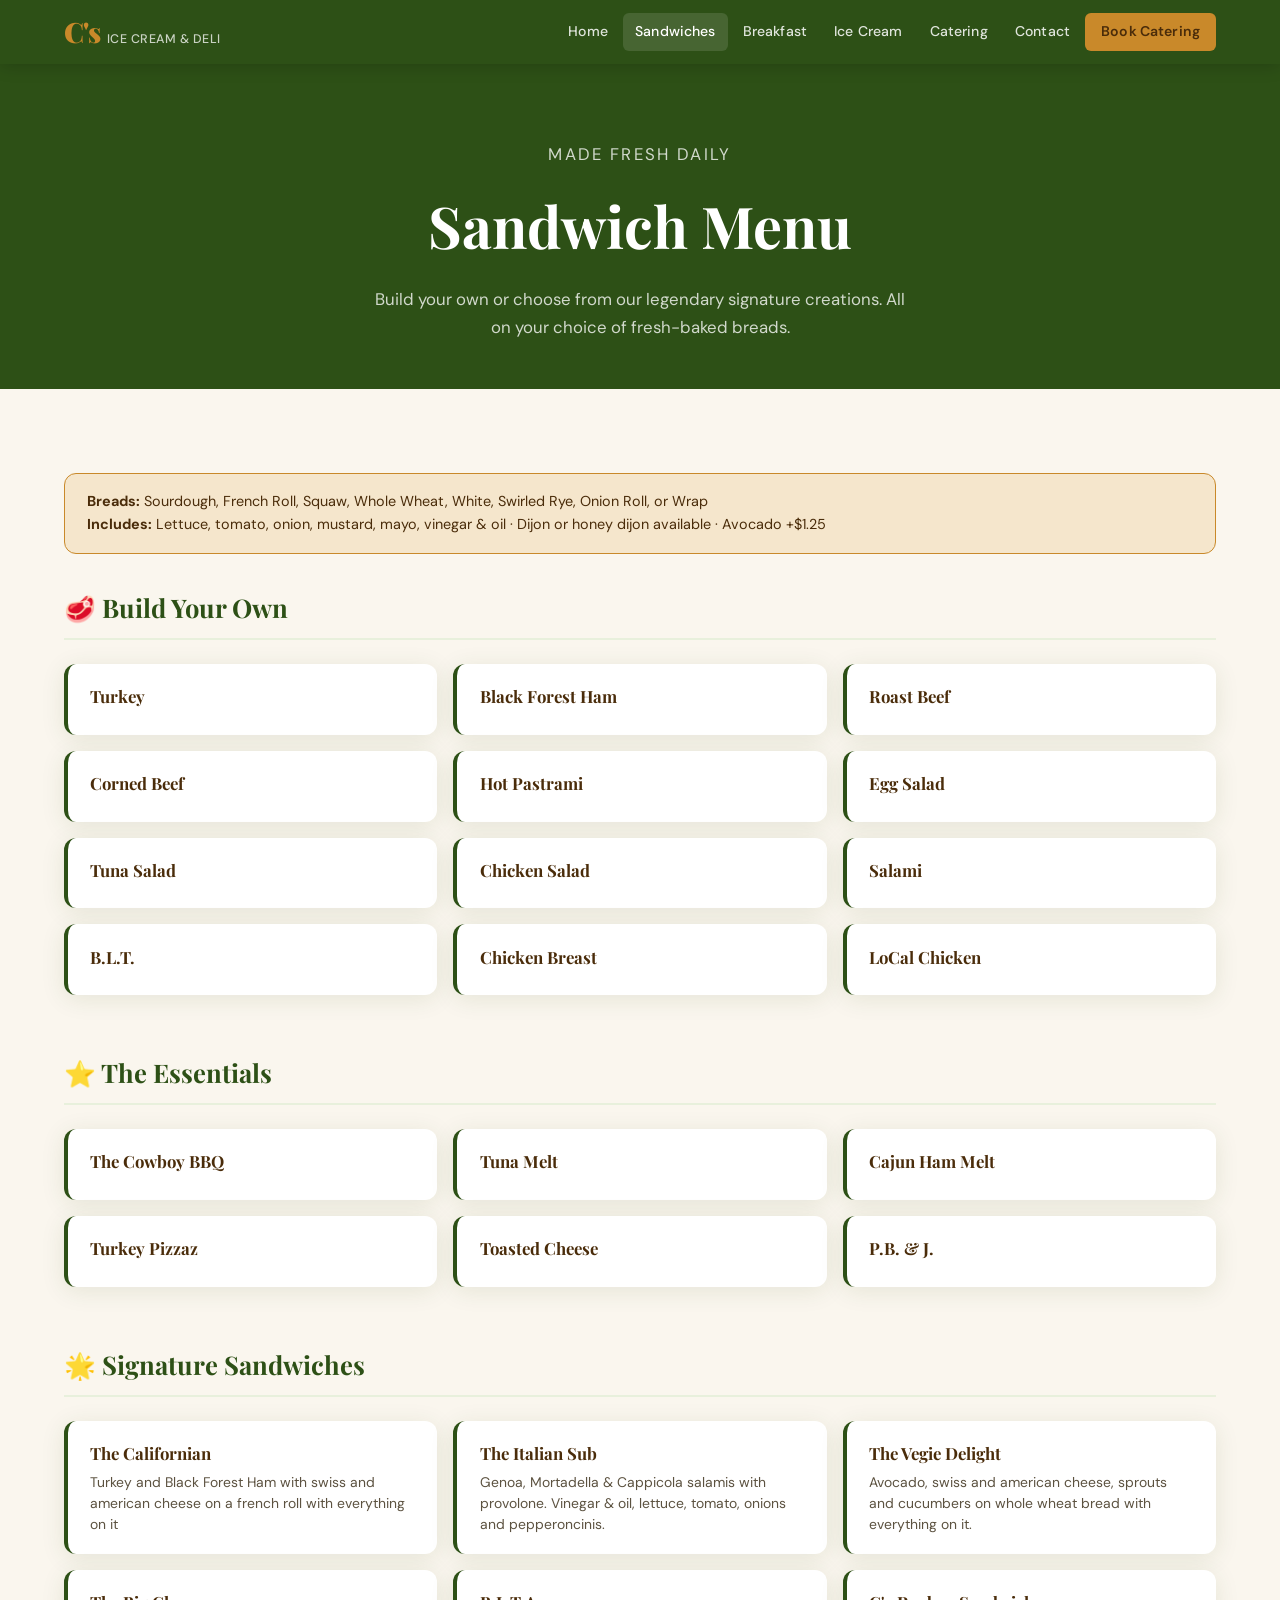
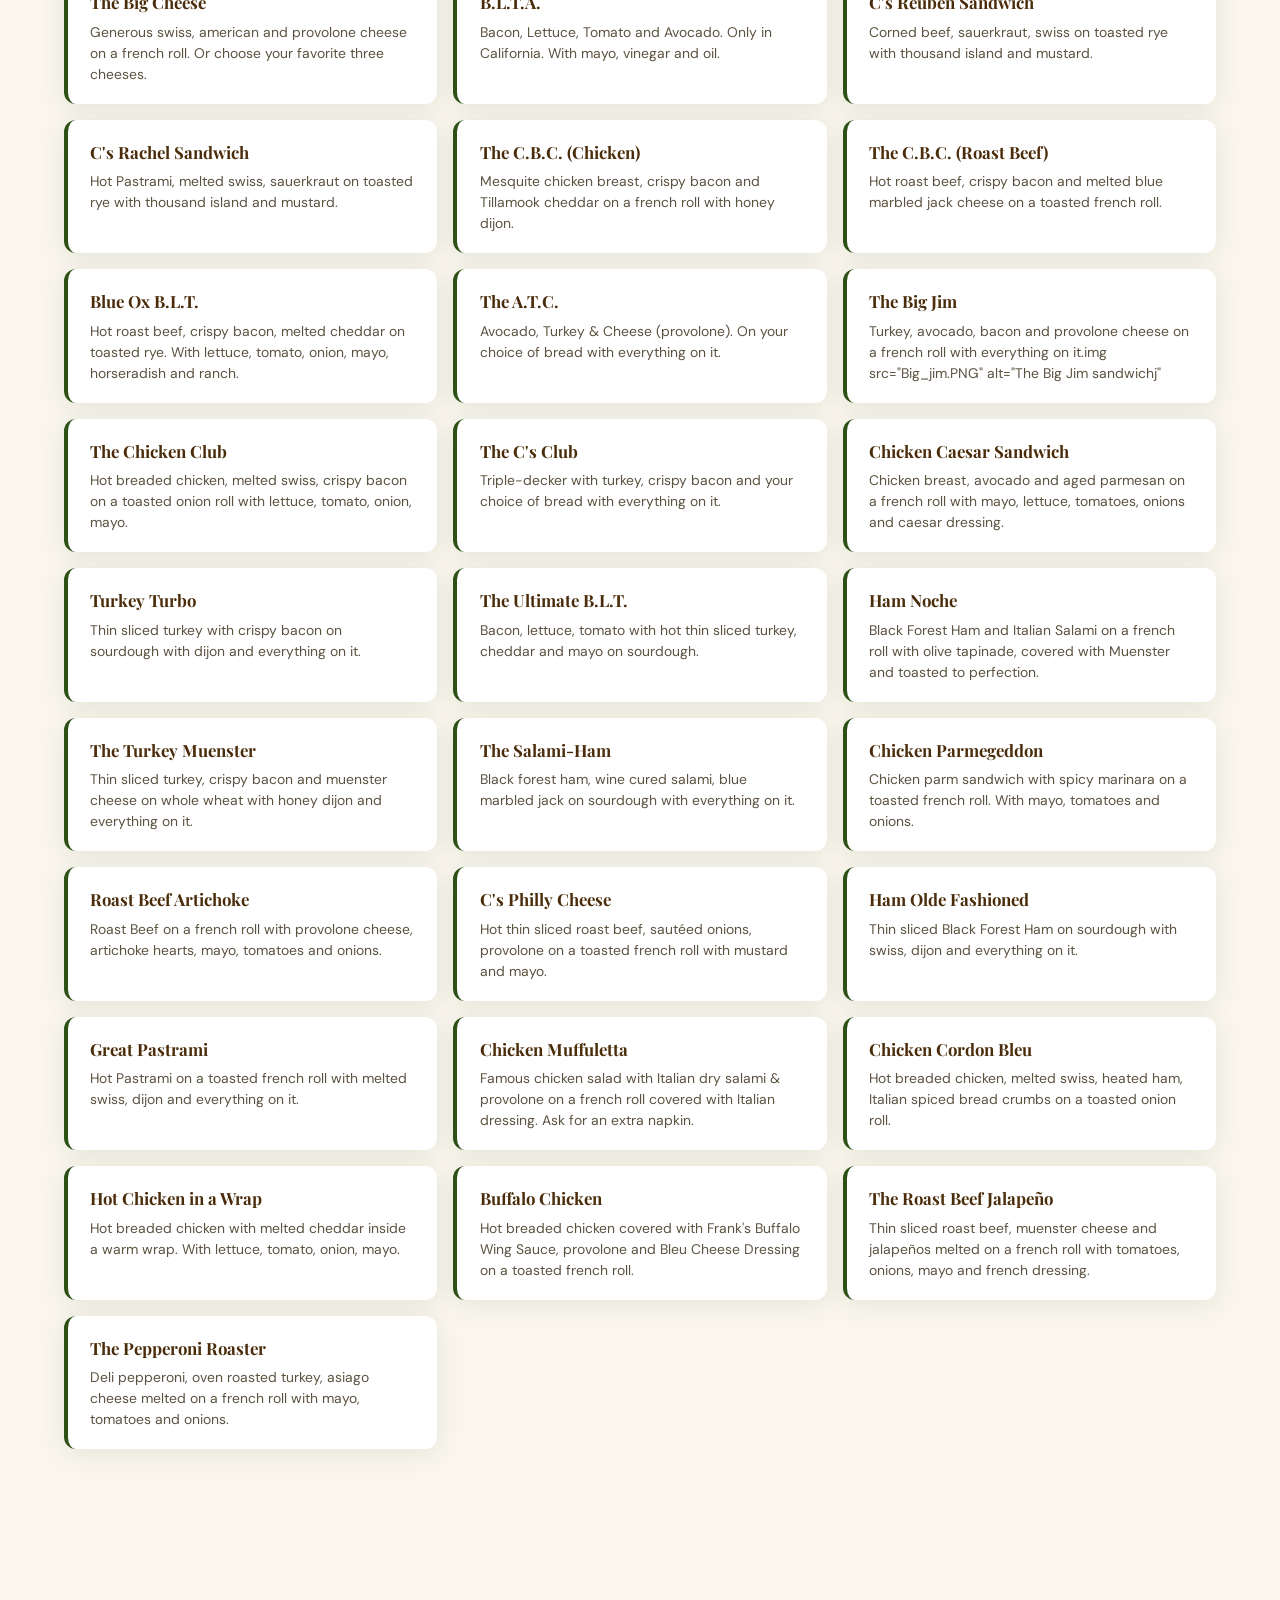
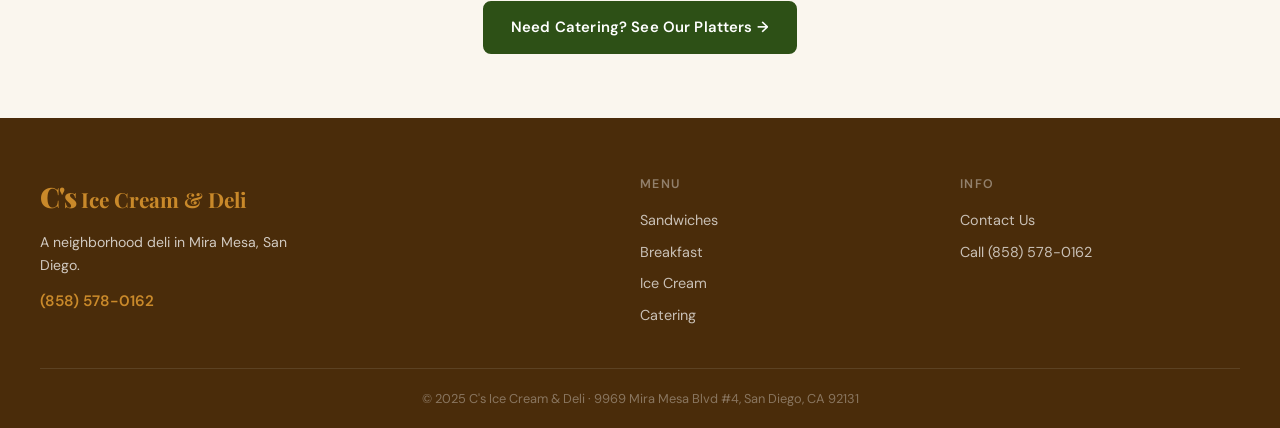
==== commit aa4e85cc: "Correct description formatting for 'The Californian'5b Fixed HTML structure for 'The Californian' sa" ====
--- a/menu-sandwiches.html
+++ b/menu-sandwiches.html
@@ -72,7 +72,7 @@
     <div class="menu-section">
       <h2 class="menu-section-title">🌟 Signature Sandwiches</h2>
       <div class="menu-grid">
-        <div class="menu-item"><h4>The Californian</h4><p>Turkey and Black Forest Ham with swiss and american cheese on a french roll with everything on it.img src="Californian.PNG" alt="The Big Jim sandwichj" </p></div>
+        <div class="menu-item"><h4>The Californian</h4><p>Turkey and Black Forest Ham with swiss and american cheese on a french roll with everything on it</p></div>
         <div class="menu-item"><h4>The Italian Sub</h4><p>Genoa, Mortadella & Cappicola salamis with provolone. Vinegar & oil, lettuce, tomato, onions and pepperoncinis.</p></div>
         <div class="menu-item"><h4>The Vegie Delight</h4><p>Avocado, swiss and american cheese, sprouts and cucumbers on whole wheat bread with everything on it.</p></div>
         <div class="menu-item"><h4>The Big Cheese</h4><p>Generous swiss, american and provolone cheese on a french roll. Or choose your favorite three cheeses.</p></div>
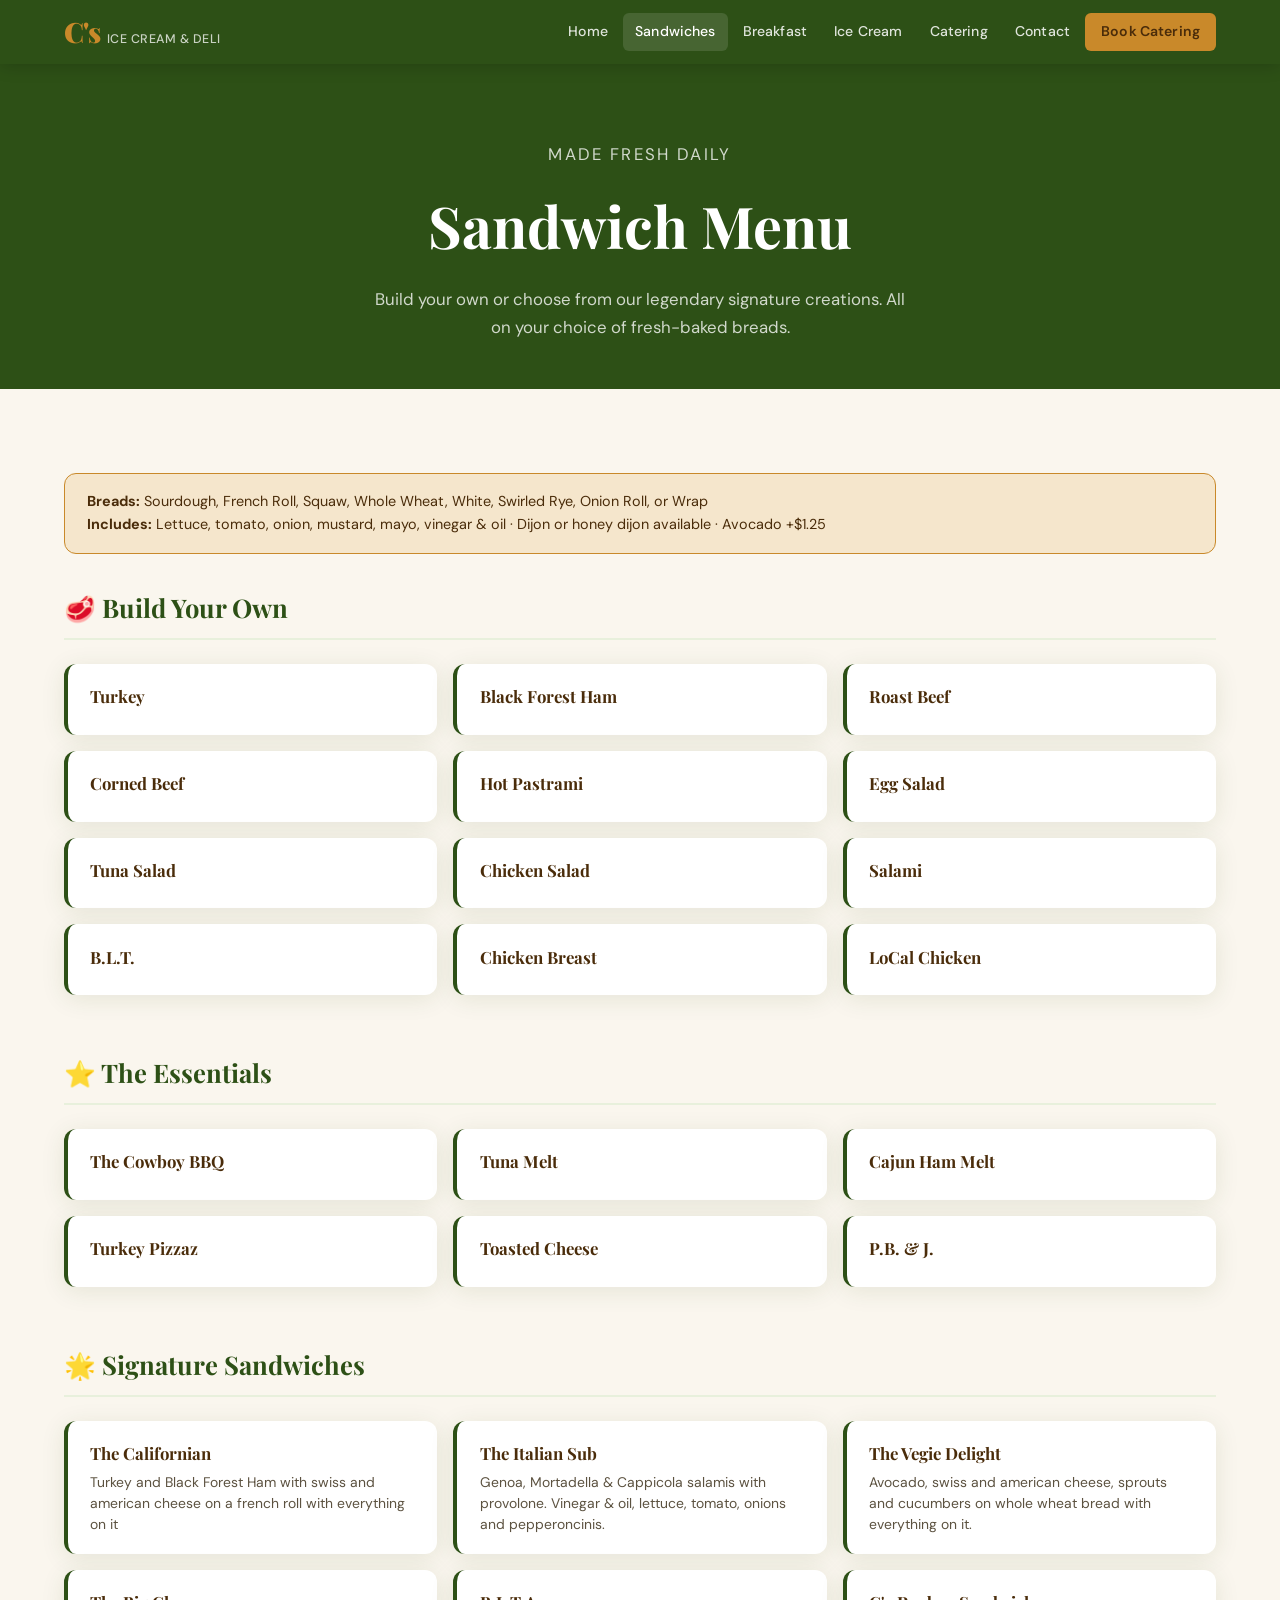
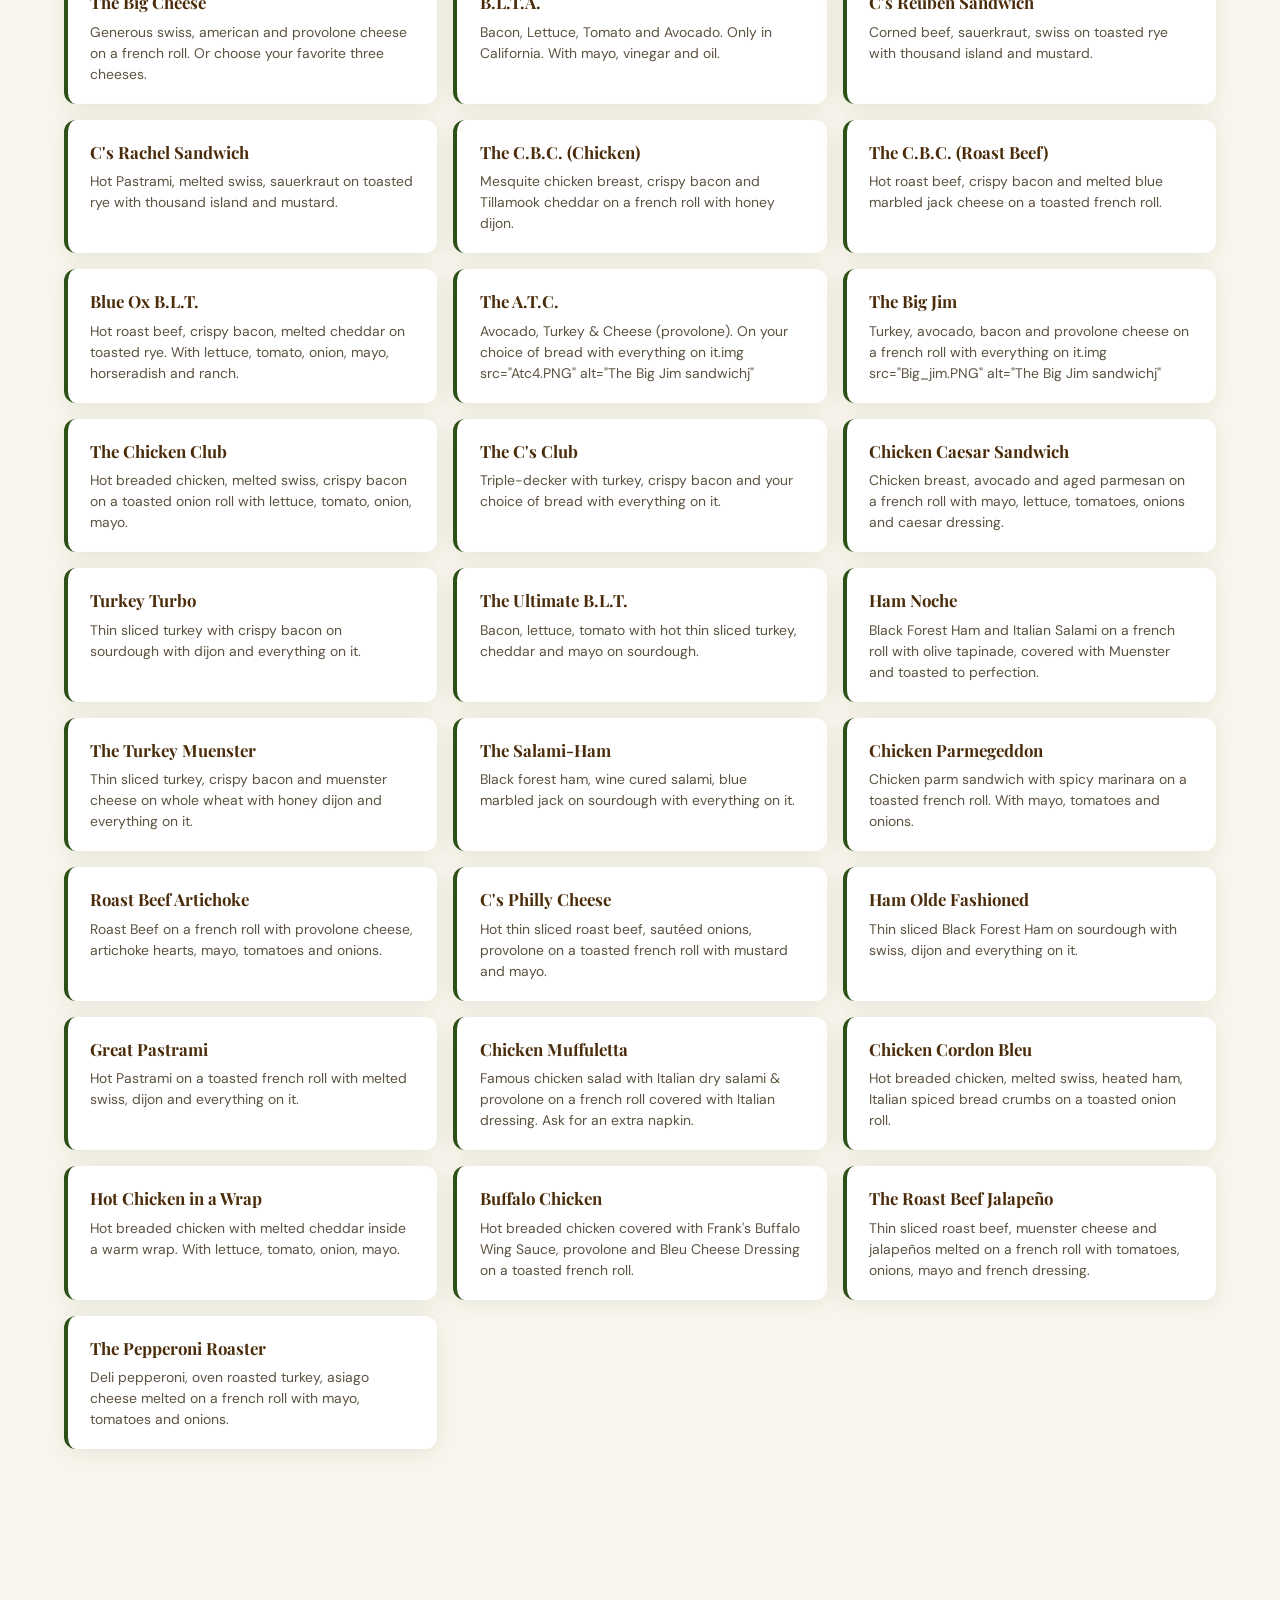
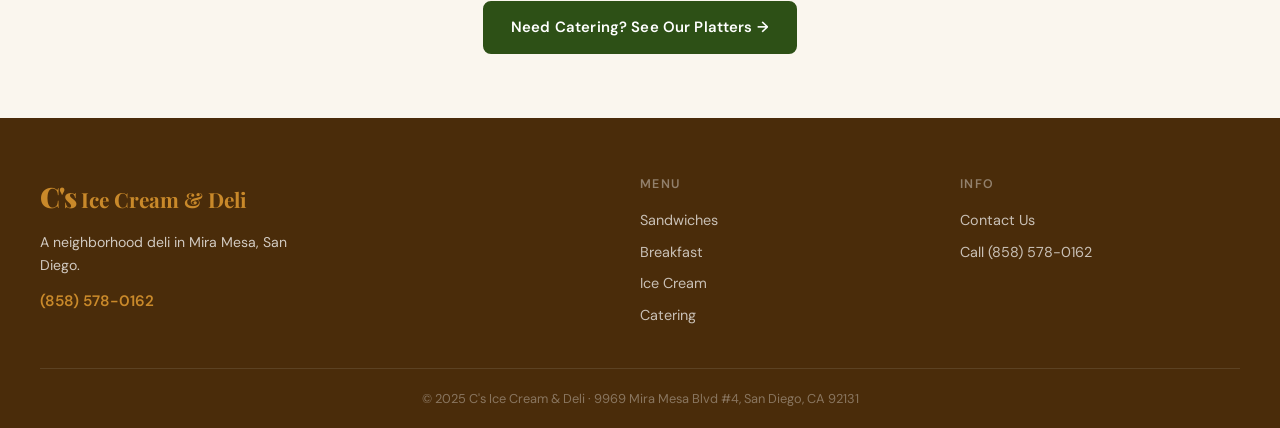
==== commit d7344231: "Correct HTML for The A.T.C. and The Big Jim sandwiches Fixed HTML structure for The A.T.C. and The B" ====
--- a/menu-sandwiches.html
+++ b/menu-sandwiches.html
@@ -82,7 +82,7 @@
         <div class="menu-item"><h4>The C.B.C. (Chicken)</h4><p>Mesquite chicken breast, crispy bacon and Tillamook cheddar on a french roll with honey dijon.</p></div>
         <div class="menu-item"><h4>The C.B.C. (Roast Beef)</h4><p>Hot roast beef, crispy bacon and melted blue marbled jack cheese on a toasted french roll.</p></div>
         <div class="menu-item"><h4>Blue Ox B.L.T.</h4><p>Hot roast beef, crispy bacon, melted cheddar on toasted rye. With lettuce, tomato, onion, mayo, horseradish and ranch.</p></div>
-        <div class="menu-item"><h4>The A.T.C.</h4><p>Avocado, Turkey & Cheese (provolone). On your choice of bread with everything on it.</p></div>
+        <div class="menu-item"><h4>The A.T.C.</h4><p>Avocado, Turkey & Cheese (provolone). On your choice of bread with everything on it.img src="Atc4.PNG" alt="The Big Jim sandwichj"</p></div>
         <div class="menu-item"><h4>The Big Jim</h4><p>Turkey, avocado, bacon and provolone cheese on a french roll with everything on it.img src="Big_jim.PNG" alt="The Big Jim sandwichj" </p></div>
         <div class="menu-item"><h4>The Chicken Club</h4><p>Hot breaded chicken, melted swiss, crispy bacon on a toasted onion roll with lettuce, tomato, onion, mayo.</p></div>
         <div class="menu-item"><h4>The C's Club</h4><p>Triple-decker with turkey, crispy bacon and your choice of bread with everything on it.</p></div>
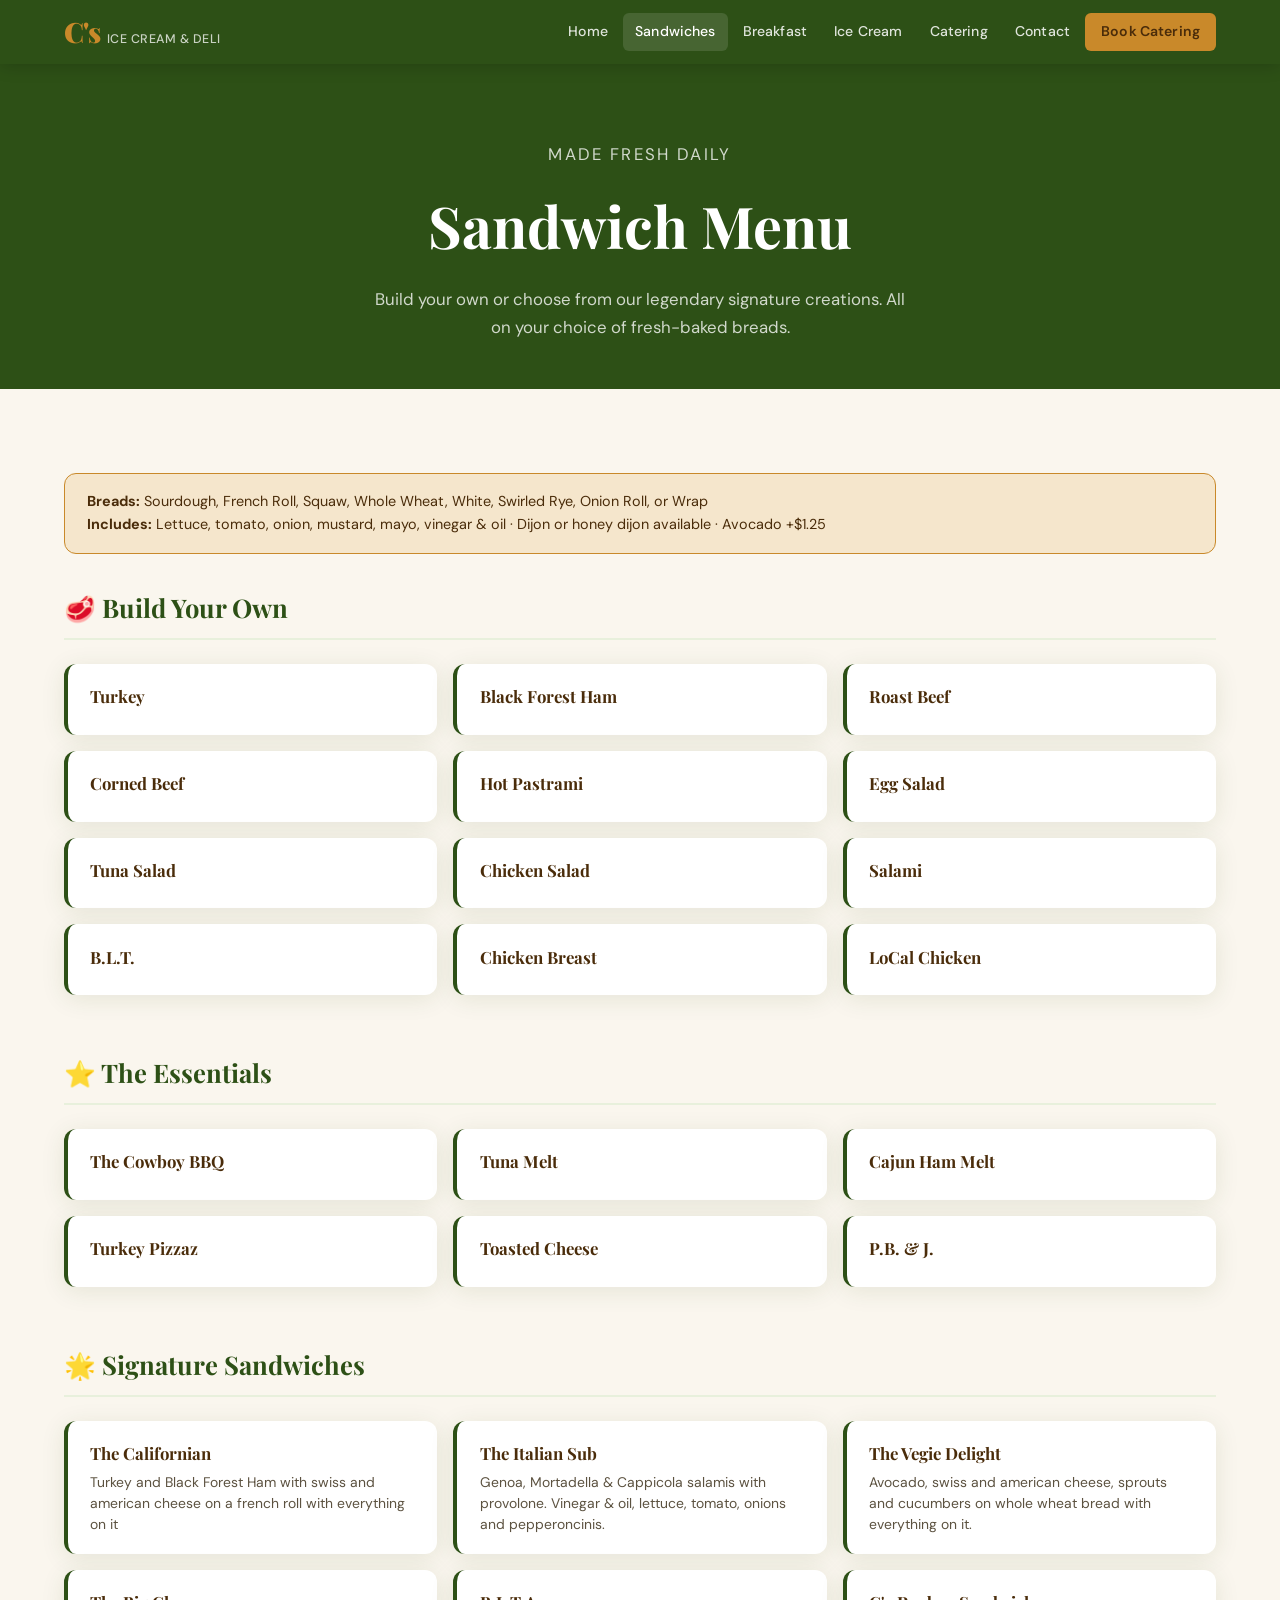
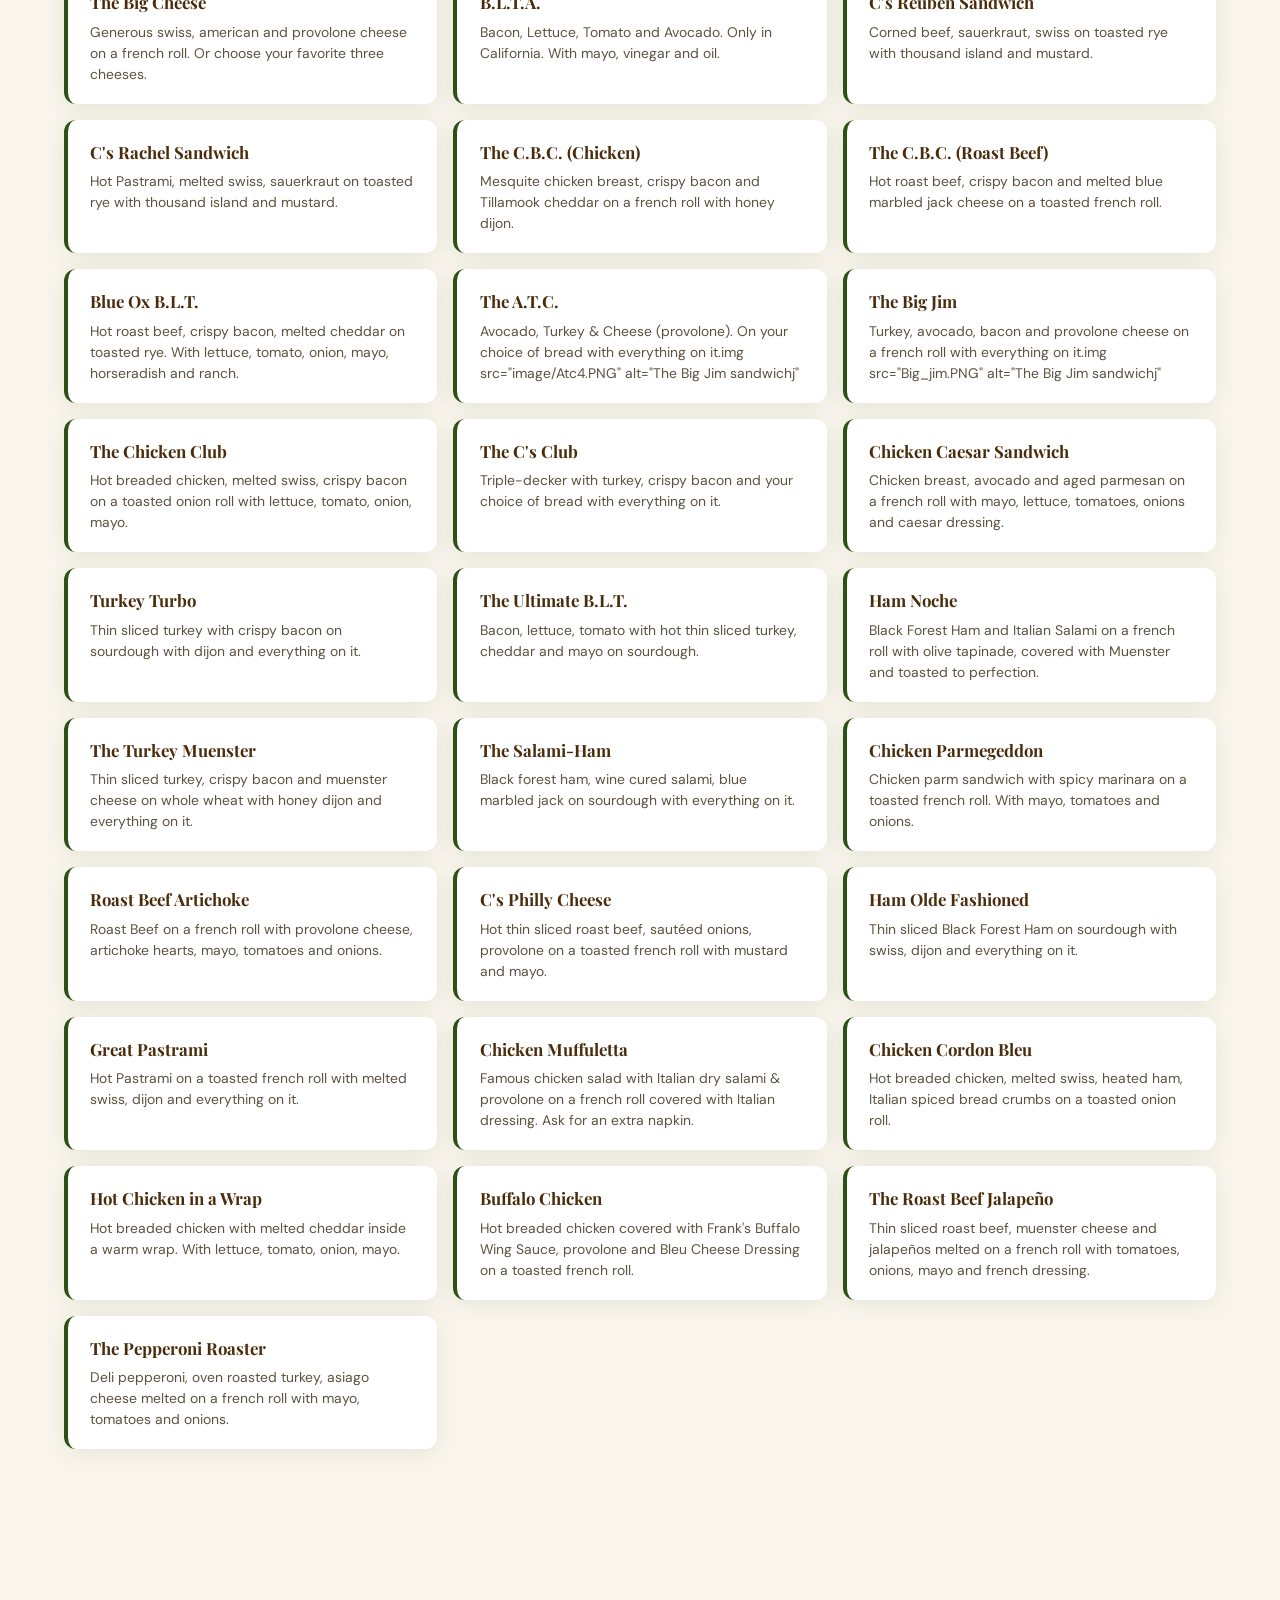
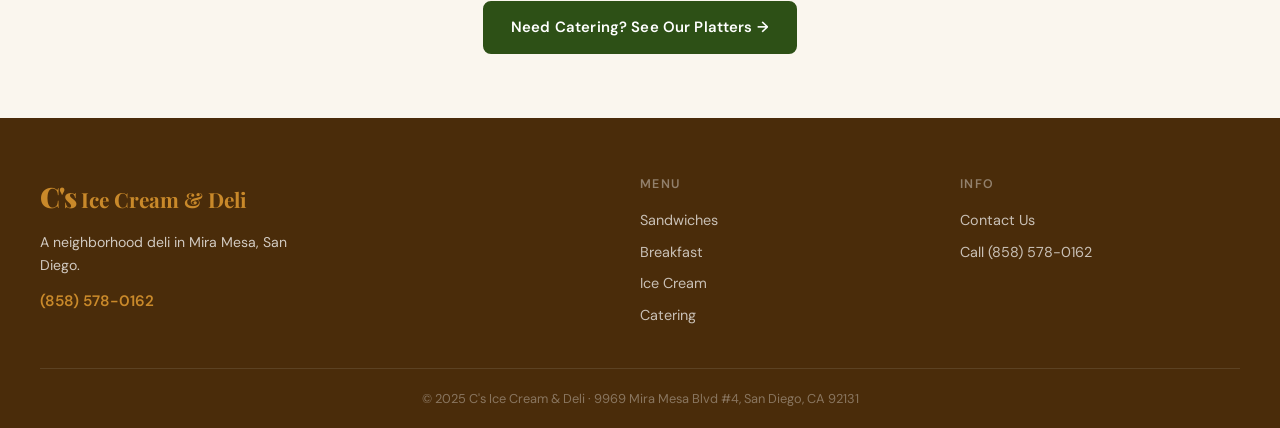
==== commit a1dab52a: "Fix image source path for A.T.C. sandwicha" ====
--- a/menu-sandwiches.html
+++ b/menu-sandwiches.html
@@ -82,7 +82,7 @@
         <div class="menu-item"><h4>The C.B.C. (Chicken)</h4><p>Mesquite chicken breast, crispy bacon and Tillamook cheddar on a french roll with honey dijon.</p></div>
         <div class="menu-item"><h4>The C.B.C. (Roast Beef)</h4><p>Hot roast beef, crispy bacon and melted blue marbled jack cheese on a toasted french roll.</p></div>
         <div class="menu-item"><h4>Blue Ox B.L.T.</h4><p>Hot roast beef, crispy bacon, melted cheddar on toasted rye. With lettuce, tomato, onion, mayo, horseradish and ranch.</p></div>
-        <div class="menu-item"><h4>The A.T.C.</h4><p>Avocado, Turkey & Cheese (provolone). On your choice of bread with everything on it.img src="Atc4.PNG" alt="The Big Jim sandwichj"</p></div>
+        <div class="menu-item"><h4>The A.T.C.</h4><p>Avocado, Turkey & Cheese (provolone). On your choice of bread with everything on it.img src="image/Atc4.PNG" alt="The Big Jim sandwichj"</p></div>
         <div class="menu-item"><h4>The Big Jim</h4><p>Turkey, avocado, bacon and provolone cheese on a french roll with everything on it.img src="Big_jim.PNG" alt="The Big Jim sandwichj" </p></div>
         <div class="menu-item"><h4>The Chicken Club</h4><p>Hot breaded chicken, melted swiss, crispy bacon on a toasted onion roll with lettuce, tomato, onion, mayo.</p></div>
         <div class="menu-item"><h4>The C's Club</h4><p>Triple-decker with turkey, crispy bacon and your choice of bread with everything on it.</p></div>
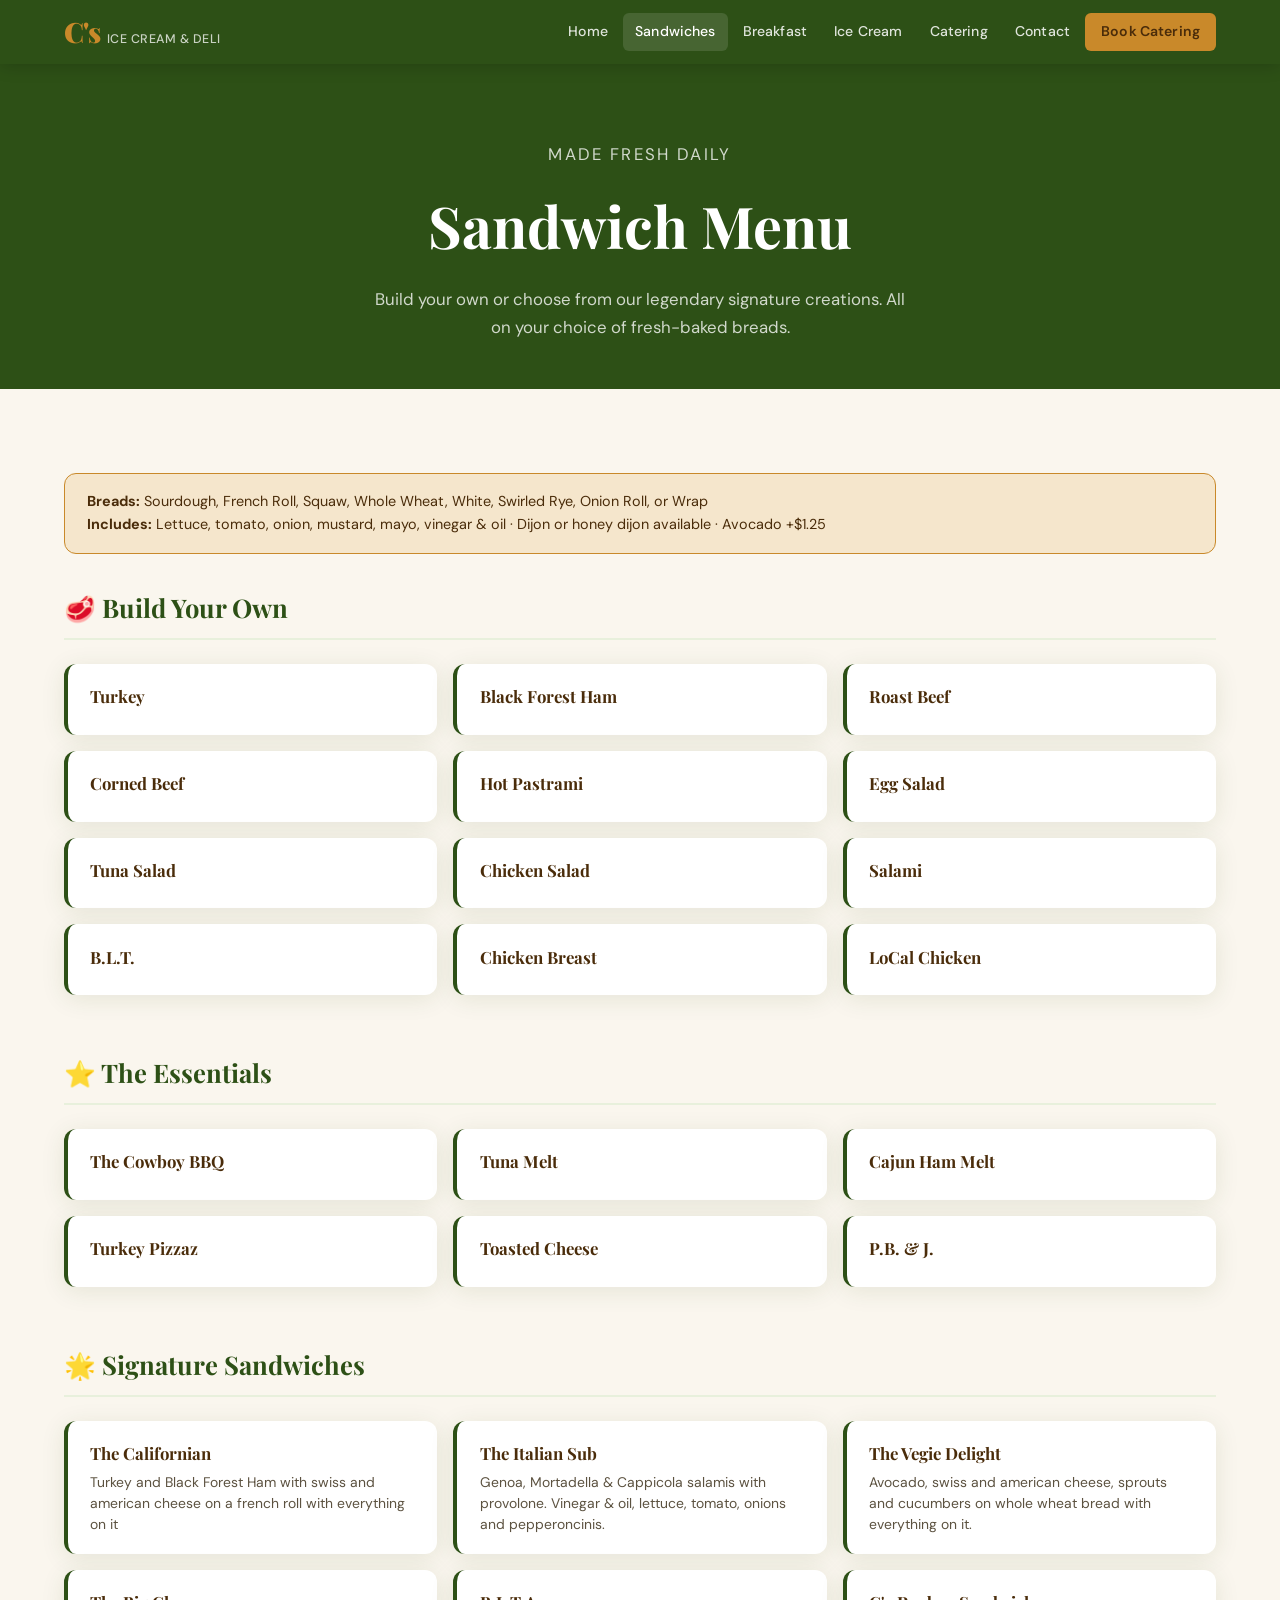
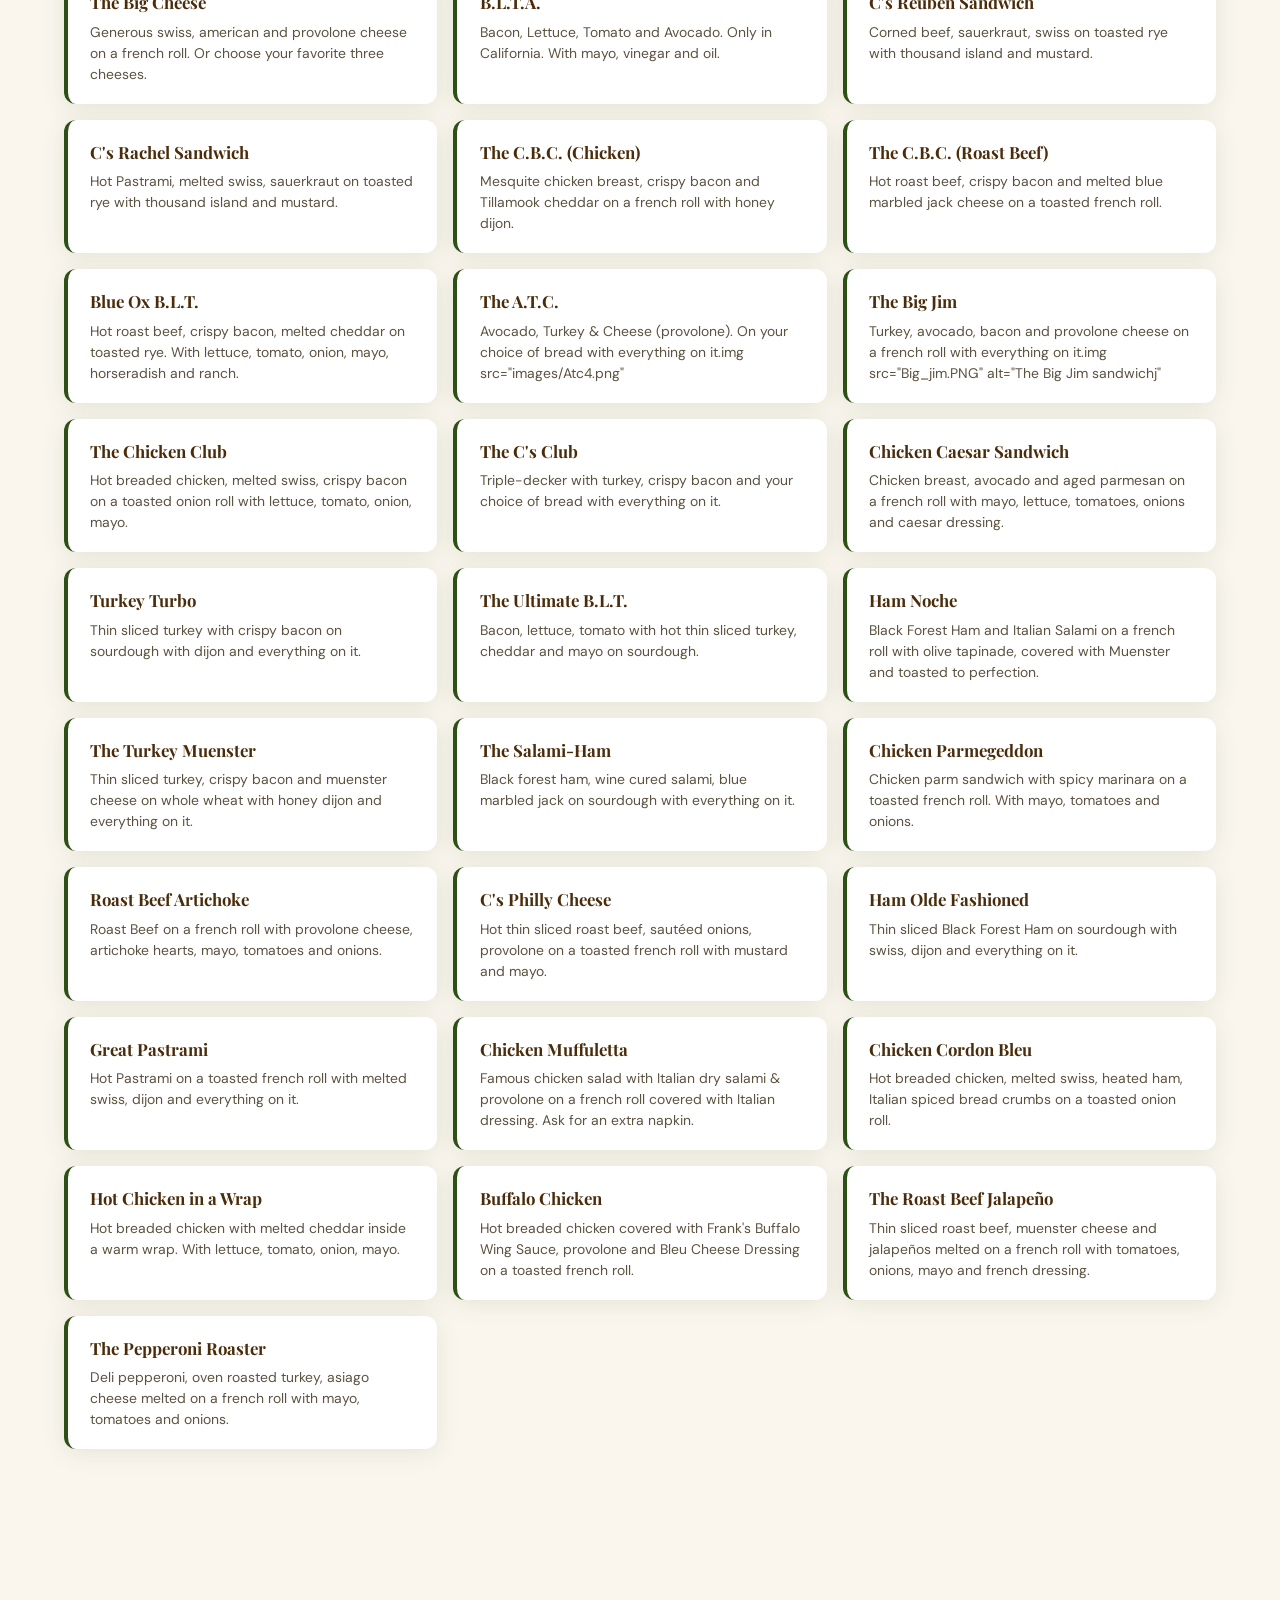
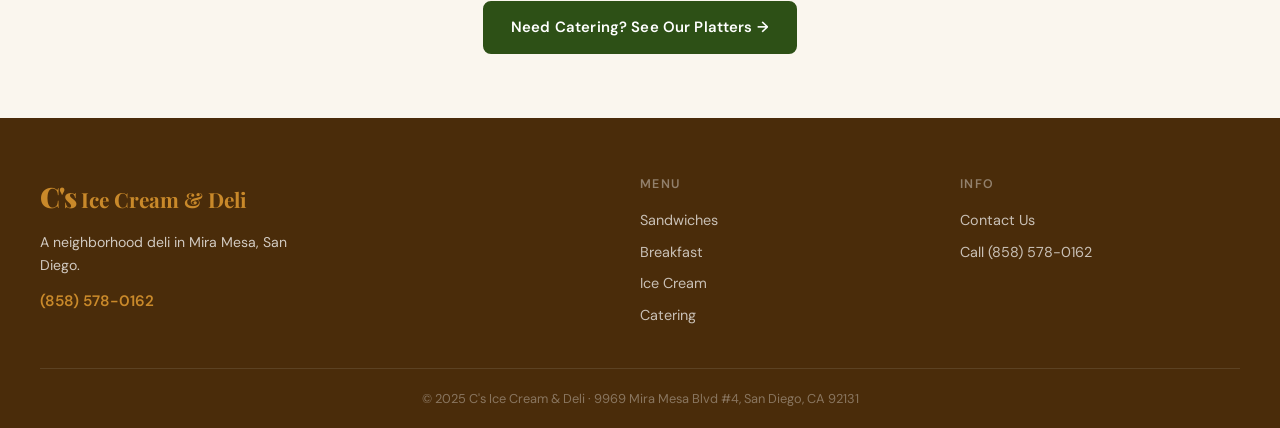
==== commit 942f9535: "Fix image path for The A.T.C. sandwich" ====
--- a/menu-sandwiches.html
+++ b/menu-sandwiches.html
@@ -82,7 +82,7 @@
         <div class="menu-item"><h4>The C.B.C. (Chicken)</h4><p>Mesquite chicken breast, crispy bacon and Tillamook cheddar on a french roll with honey dijon.</p></div>
         <div class="menu-item"><h4>The C.B.C. (Roast Beef)</h4><p>Hot roast beef, crispy bacon and melted blue marbled jack cheese on a toasted french roll.</p></div>
         <div class="menu-item"><h4>Blue Ox B.L.T.</h4><p>Hot roast beef, crispy bacon, melted cheddar on toasted rye. With lettuce, tomato, onion, mayo, horseradish and ranch.</p></div>
-        <div class="menu-item"><h4>The A.T.C.</h4><p>Avocado, Turkey & Cheese (provolone). On your choice of bread with everything on it.img src="image/Atc4.PNG" alt="The Big Jim sandwichj"</p></div>
+        <div class="menu-item"><h4>The A.T.C.</h4><p>Avocado, Turkey & Cheese (provolone). On your choice of bread with everything on it.img src="images/Atc4.png"</p></div>
         <div class="menu-item"><h4>The Big Jim</h4><p>Turkey, avocado, bacon and provolone cheese on a french roll with everything on it.img src="Big_jim.PNG" alt="The Big Jim sandwichj" </p></div>
         <div class="menu-item"><h4>The Chicken Club</h4><p>Hot breaded chicken, melted swiss, crispy bacon on a toasted onion roll with lettuce, tomato, onion, mayo.</p></div>
         <div class="menu-item"><h4>The C's Club</h4><p>Triple-decker with turkey, crispy bacon and your choice of bread with everything on it.</p></div>
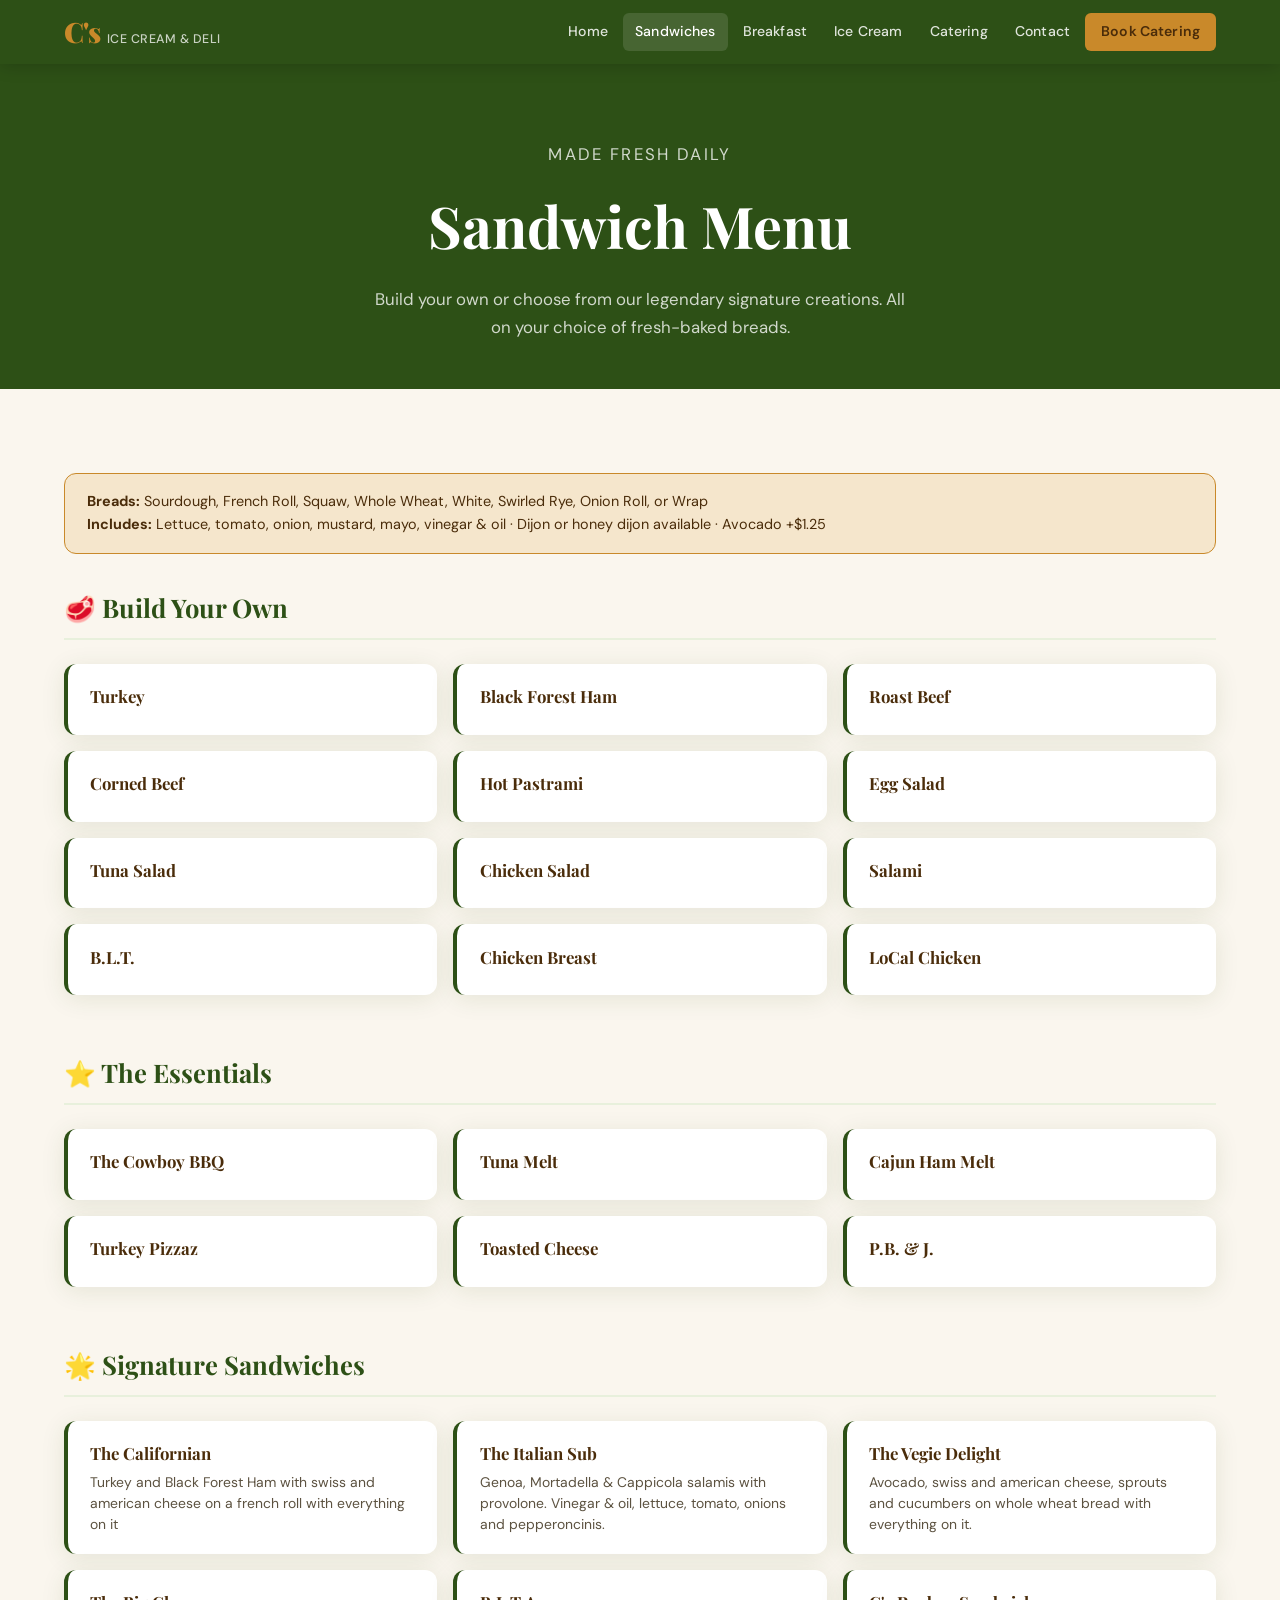
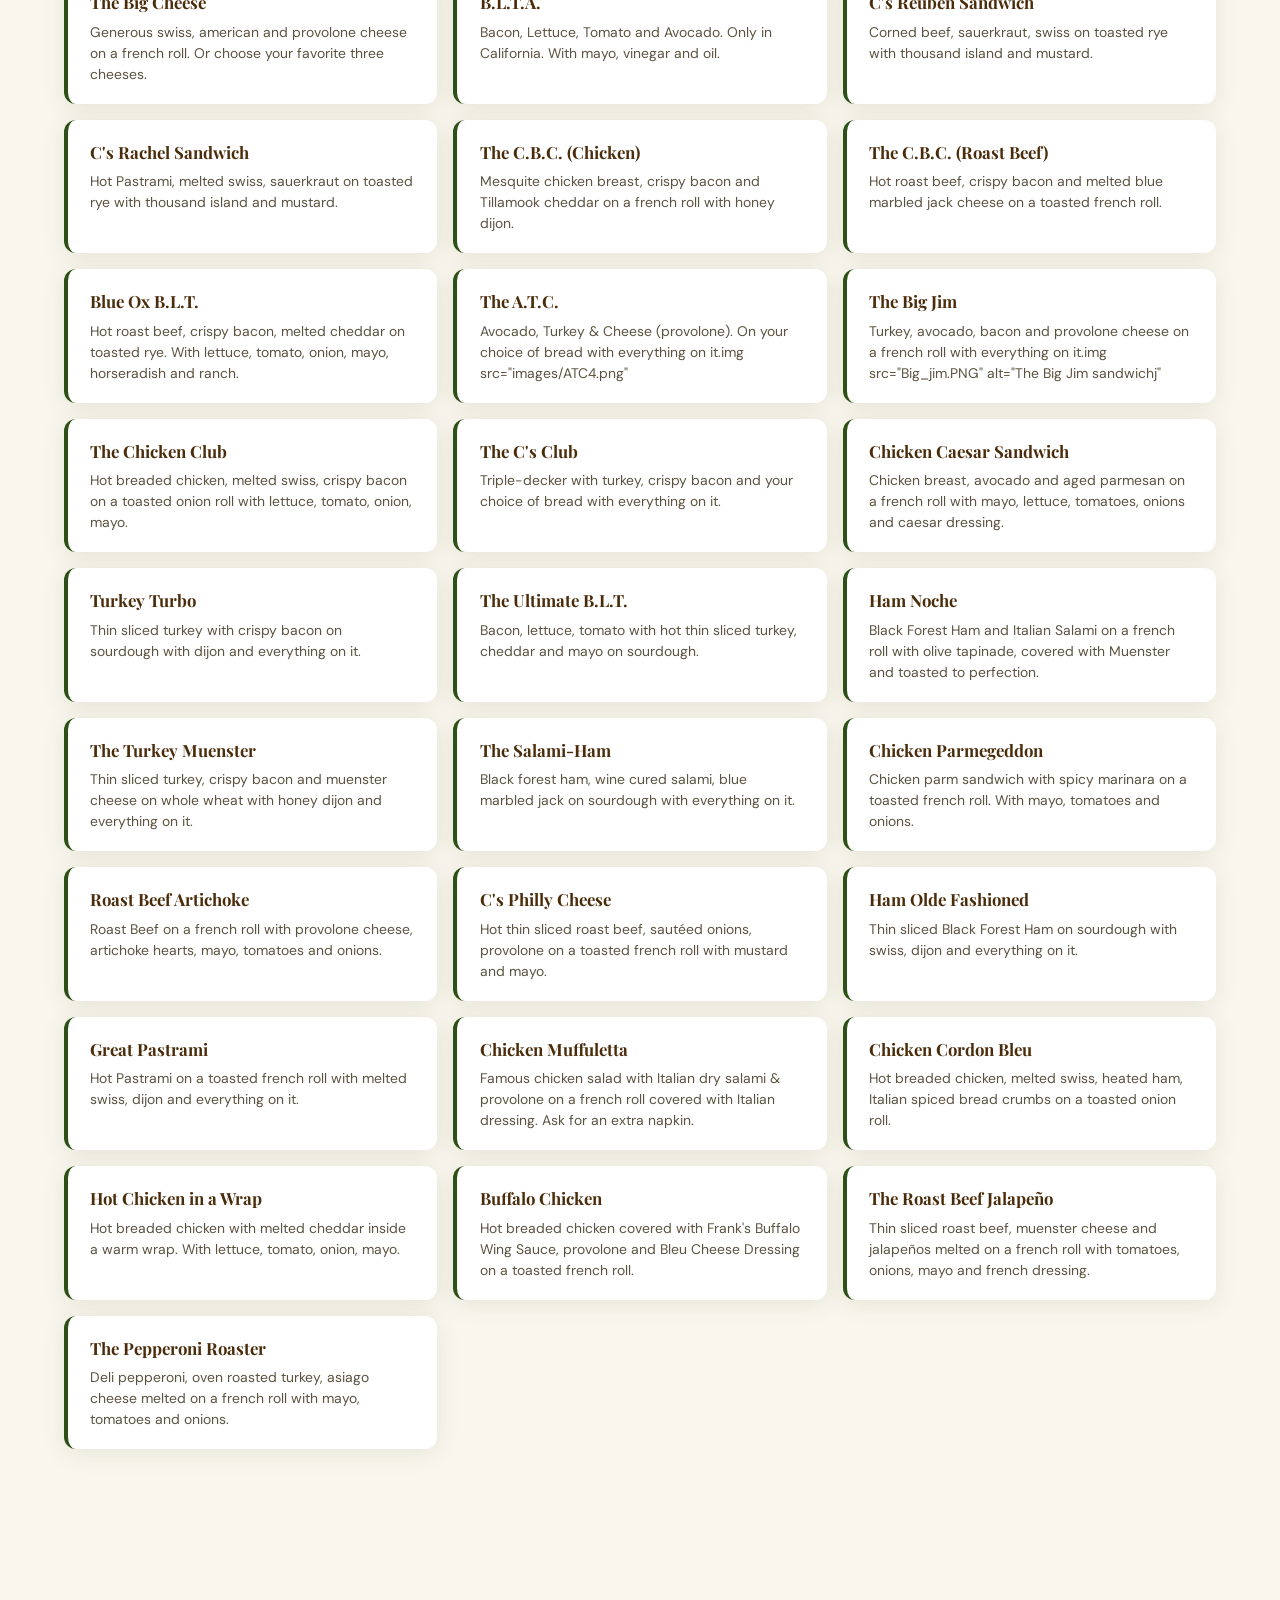
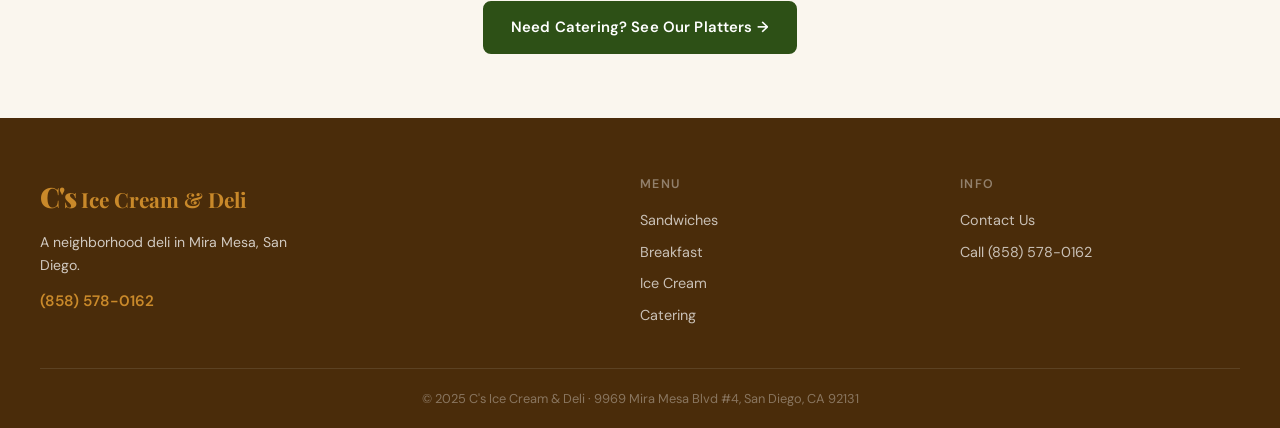
==== commit 1ff3b7f5: "Fix image source path for A.T.C. sandwichdd" ====
--- a/menu-sandwiches.html
+++ b/menu-sandwiches.html
@@ -82,7 +82,7 @@
         <div class="menu-item"><h4>The C.B.C. (Chicken)</h4><p>Mesquite chicken breast, crispy bacon and Tillamook cheddar on a french roll with honey dijon.</p></div>
         <div class="menu-item"><h4>The C.B.C. (Roast Beef)</h4><p>Hot roast beef, crispy bacon and melted blue marbled jack cheese on a toasted french roll.</p></div>
         <div class="menu-item"><h4>Blue Ox B.L.T.</h4><p>Hot roast beef, crispy bacon, melted cheddar on toasted rye. With lettuce, tomato, onion, mayo, horseradish and ranch.</p></div>
-        <div class="menu-item"><h4>The A.T.C.</h4><p>Avocado, Turkey & Cheese (provolone). On your choice of bread with everything on it.img src="images/Atc4.png"</p></div>
+        <div class="menu-item"><h4>The A.T.C.</h4><p>Avocado, Turkey & Cheese (provolone). On your choice of bread with everything on it.img src="images/ATC4.png"</p></div>
         <div class="menu-item"><h4>The Big Jim</h4><p>Turkey, avocado, bacon and provolone cheese on a french roll with everything on it.img src="Big_jim.PNG" alt="The Big Jim sandwichj" </p></div>
         <div class="menu-item"><h4>The Chicken Club</h4><p>Hot breaded chicken, melted swiss, crispy bacon on a toasted onion roll with lettuce, tomato, onion, mayo.</p></div>
         <div class="menu-item"><h4>The C's Club</h4><p>Triple-decker with turkey, crispy bacon and your choice of bread with everything on it.</p></div>
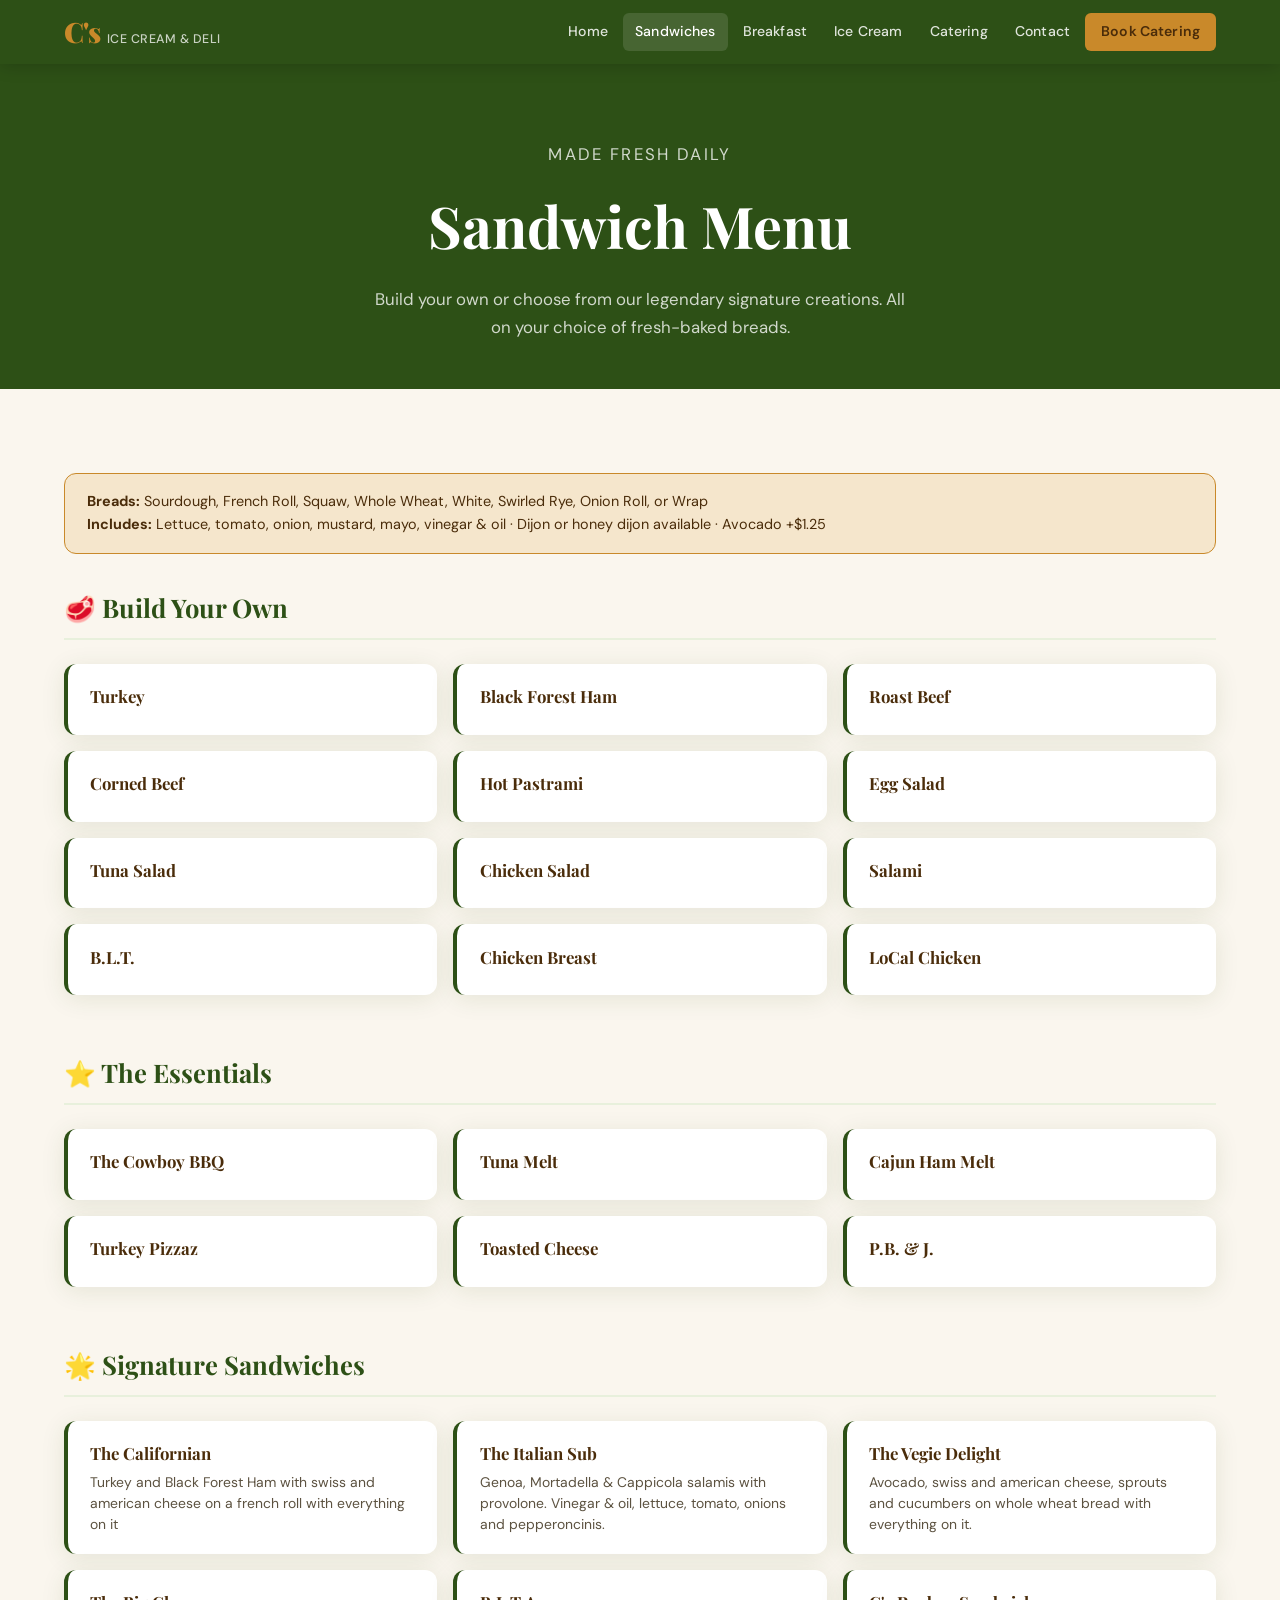
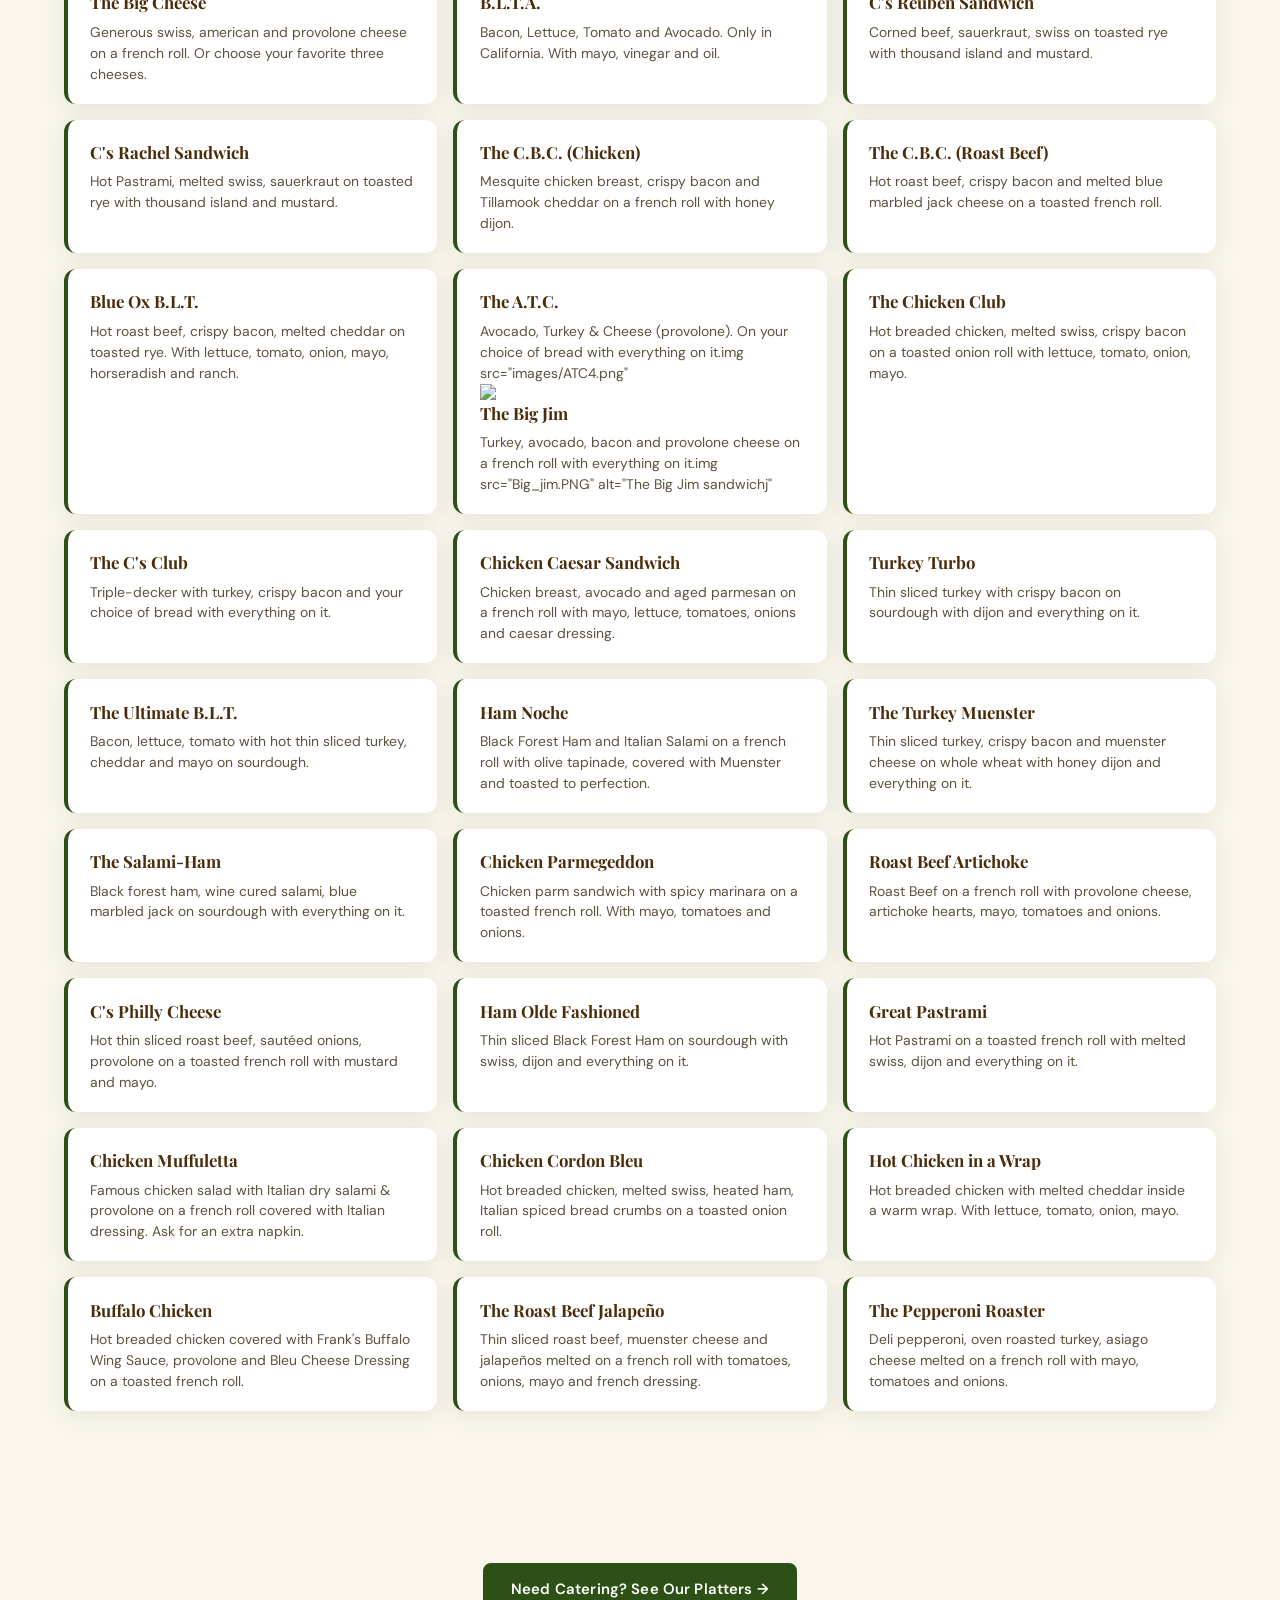
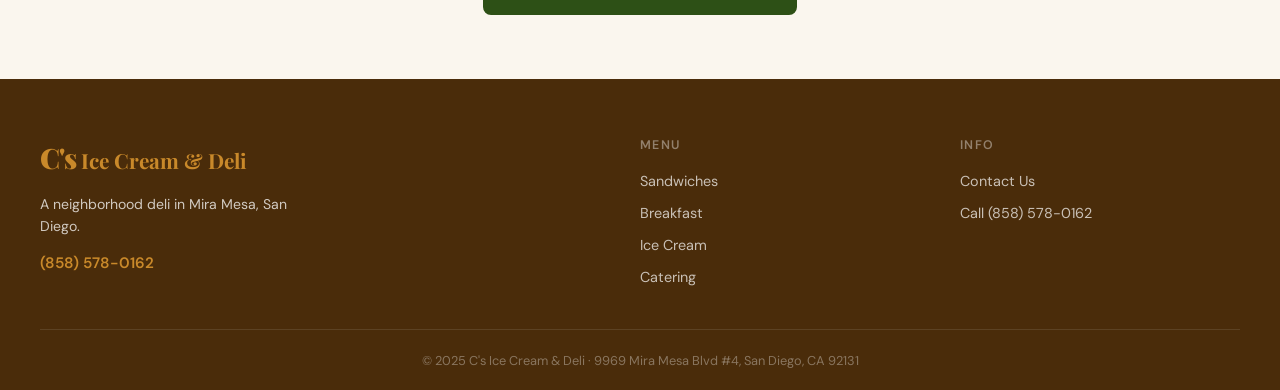
==== commit 10f34015: "Fix image tag for The A.T.C. sandwichnn" ====
--- a/menu-sandwiches.html
+++ b/menu-sandwiches.html
@@ -82,7 +82,7 @@
         <div class="menu-item"><h4>The C.B.C. (Chicken)</h4><p>Mesquite chicken breast, crispy bacon and Tillamook cheddar on a french roll with honey dijon.</p></div>
         <div class="menu-item"><h4>The C.B.C. (Roast Beef)</h4><p>Hot roast beef, crispy bacon and melted blue marbled jack cheese on a toasted french roll.</p></div>
         <div class="menu-item"><h4>Blue Ox B.L.T.</h4><p>Hot roast beef, crispy bacon, melted cheddar on toasted rye. With lettuce, tomato, onion, mayo, horseradish and ranch.</p></div>
-        <div class="menu-item"><h4>The A.T.C.</h4><p>Avocado, Turkey & Cheese (provolone). On your choice of bread with everything on it.img src="images/ATC4.png"</p></div>
+        <div class="menu-item"><h4>The A.T.C.</h4><p>Avocado, Turkey & Cheese (provolone). On your choice of bread with everything on it.img src="images/ATC4.png"</p><img src="images/ATC4.png></div>
         <div class="menu-item"><h4>The Big Jim</h4><p>Turkey, avocado, bacon and provolone cheese on a french roll with everything on it.img src="Big_jim.PNG" alt="The Big Jim sandwichj" </p></div>
         <div class="menu-item"><h4>The Chicken Club</h4><p>Hot breaded chicken, melted swiss, crispy bacon on a toasted onion roll with lettuce, tomato, onion, mayo.</p></div>
         <div class="menu-item"><h4>The C's Club</h4><p>Triple-decker with turkey, crispy bacon and your choice of bread with everything on it.</p></div>
